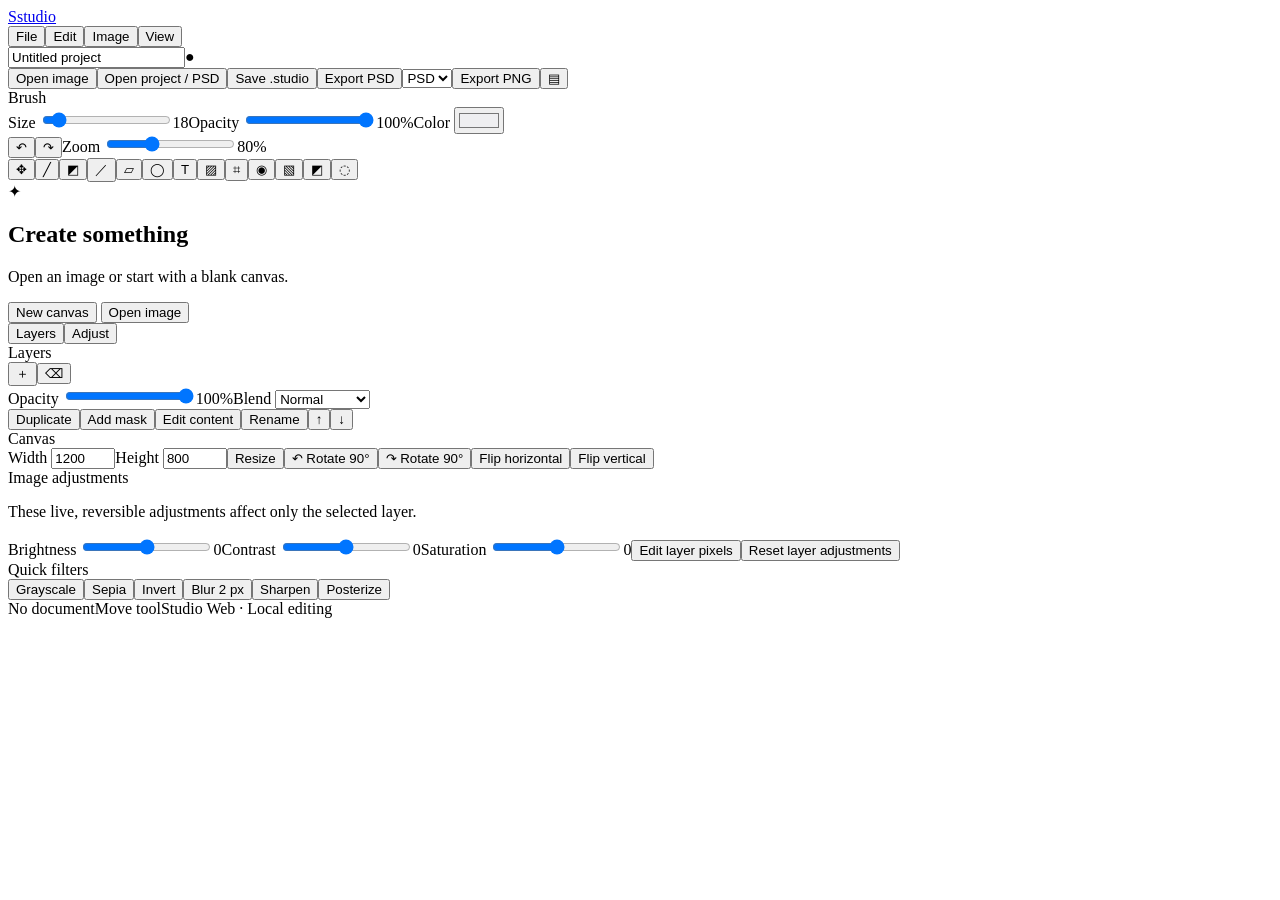
==== index.html @ 9c30a5c4 "Add files via upload" ====
<!doctype html><html lang="en"><head><meta charset="UTF-8"><meta name="viewport" content="width=device-width,initial-scale=1"><meta name="theme-color" content="#17191c"><meta name="description" content="Studio is a browser based image editor with layers, drawing tools, adjustments, and export."><title>Studio — Image Editor</title><link rel="stylesheet" href="./src/styles.css"></head><body><div id="app">
<header class="topbar"><a class="brand" href="#" aria-label="Studio home"><span class="brand-mark">S</span><span>studio</span></a><nav class="menu"><button data-menu="file">File</button><button data-menu="edit">Edit</button><button data-menu="image">Image</button><button data-menu="view">View</button></nav><div class="doc-title"><input id="docName" value="Untitled project" aria-label="Project name"><span id="dirty" class="dirty">●</span></div><div class="header-actions"><button class="btn" id="openFile">Open image</button><button class="btn" id="openProject">Open project / PSD</button><button class="btn" id="saveProject">Save .studio</button><button class="btn" id="exportNative" title="Export layered Photoshop document">Export PSD</button><select class="btn format-select" id="nativeFormat" aria-label="Native export format"><option value="psd">PSD</option><option value="psb">PSB</option></select><button class="btn primary" id="exportPng">Export PNG</button><button class="iconbtn mobile-toggle" id="toggleLayers" title="Layers">▤</button></div><input hidden id="imageInput" type="file" accept="image/*"><input hidden id="projectInput" type="file" accept=".studio,.json,.psd,.psb,application/json,image/vnd.adobe.photoshop"></header>
<div class="optionsbar"><div id="toolOptions">Brush</div><div class="option-sep"></div><label class="option">Size <input id="brushSize" type="range" min="1" max="200" value="18"><output id="sizeValue">18</output></label><label class="option">Opacity <input id="brushOpacity" type="range" min="1" max="100" value="100"><output id="opacityValue">100%</output></label><label class="option" id="colorOption">Color <input id="foreground" type="color" value="#efeff1"></label><div class="options-spacer"></div><button class="iconbtn" id="undo" title="Undo (Ctrl+Z)">↶</button><button class="iconbtn" id="redo" title="Redo (Ctrl+Shift+Z)">↷</button><label class="option zoom-label">Zoom <input id="zoom" type="range" min="20" max="200" value="80"><output id="zoomValue">80%</output></label></div>
<main class="shell"><aside class="toolbar" aria-label="Tools"><button class="tool active" data-tool="move" title="Move (V)">✥</button><button class="tool" data-tool="brush" title="Brush (B)">╱</button><button class="tool" data-tool="eraser" title="Eraser (E)">◩</button><button class="tool" data-tool="line" title="Line (L)">／</button><button class="tool" data-tool="rect" title="Rectangle (U)">▱</button><button class="tool" data-tool="ellipse" title="Ellipse">◯</button><button class="tool" data-tool="text" title="Text (T)">T</button><button class="tool" data-tool="fill" title="Fill (G)">▨</button><button class="tool" data-tool="crop" title="Crop (C)">⌗</button><button class="tool" data-tool="picker" title="Eyedropper (I)">◉</button><button class="tool" data-tool="select" title="Rectangular marquee (M)">▧</button><button class="tool" data-tool="gradient" title="Gradient (D)">◩</button><button class="tool" data-tool="blur" title="Blur tool">◌</button></aside>
<section class="workarea" id="workarea"><div class="canvas-wrap" id="canvasWrap"><div class="canvas-stack" id="canvasStack"></div></div><div class="welcome" id="welcome"><div class="welcome-icon">✦</div><h1>Create something</h1><p>Open an image or start with a blank canvas.</p><div><button class="btn primary" id="welcomeNew">New canvas</button> <button class="btn" id="welcomeOpen">Open image</button></div></div></section>
<aside class="sidebar" id="sidebar"><div class="side-tabs"><button class="side-tab selected" data-panel="layersPanel">Layers</button><button class="side-tab" data-panel="adjustPanel">Adjust</button></div><section id="layersPanel" class="side-content"><div class="section-head"><span>Layers</span><div><button class="iconbtn small" id="addLayer" title="New layer">＋</button><button class="iconbtn small" id="deleteLayer" title="Delete layer">⌫</button></div></div><div class="layer-list" id="layerList"></div><div class="layer-props"><label>Opacity <input id="layerOpacity" type="range" min="0" max="100" value="100"><output id="layerOpacityValue">100%</output></label><label class="blend-label">Blend <select id="blendMode"><option value="source-over">Normal</option><option value="multiply">Multiply</option><option value="screen">Screen</option><option value="overlay">Overlay</option><option value="darken">Darken</option><option value="lighten">Lighten</option><option value="color-dodge">Color dodge</option><option value="color-burn">Color burn</option><option value="difference">Difference</option></select></label><div class="layer-actions"><button class="btn" id="duplicateLayer">Duplicate</button><button class="btn" id="addMask">Add mask</button><button class="btn" id="editContent">Edit content</button><button class="btn" id="renameLayer">Rename</button><button class="btn" id="moveUp">↑</button><button class="btn" id="moveDown">↓</button></div></div><div class="section-head">Canvas</div><div class="canvas-props"><label>Width <input id="canvasWidth" type="number" min="1" max="6000" value="1200"></label><label>Height <input id="canvasHeight" type="number" min="1" max="6000" value="800"></label><button class="btn" id="resizeCanvas">Resize</button><button class="btn" id="rotateLeft">↶ Rotate 90°</button><button class="btn" id="rotateRight">↷ Rotate 90°</button><button class="btn" id="flipH">Flip horizontal</button><button class="btn" id="flipV">Flip vertical</button></div></section><section id="adjustPanel" class="side-content hidden"><div class="section-head">Image adjustments</div><p class="hint">These live, reversible adjustments affect only the selected layer.</p><label class="adjust-row">Brightness <input id="brightness" type="range" min="-100" max="100" value="0"><output>0</output></label><label class="adjust-row">Contrast <input id="contrast" type="range" min="-100" max="100" value="0"><output>0</output></label><label class="adjust-row">Saturation <input id="saturation" type="range" min="-100" max="100" value="0"><output>0</output></label><button class="btn full" id="toggleMaskEdit">Edit layer pixels</button><button class="btn full" id="resetAdjust">Reset layer adjustments</button><div class="section-head">Quick filters</div><div class="filter-grid"><button class="btn" data-filter="grayscale">Grayscale</button><button class="btn" data-filter="sepia">Sepia</button><button class="btn" data-filter="invert">Invert</button><button class="btn" data-filter="blur">Blur 2 px</button><button class="btn" data-filter="sharpen">Sharpen</button><button class="btn" data-filter="posterize">Posterize</button></div></section></aside></main><footer class="statusbar"><span id="statusDimensions">No document</span><span id="statusTool">Move tool</span><span class="status-spacer"></span><span>Studio Web · Local editing</span></footer><dialog id="textDialog" class="edit-dialog"><form id="textForm"><h2 id="textDialogTitle">Text layer</h2><label>Text <textarea id="textValue" rows="4" maxlength="2000" required></textarea></label><div class="edit-dialog-grid"><label>Size <input id="textSize" type="number" min="1" max="1000" value="36"></label><label>Font <select id="textFont"><option>Segoe UI</option><option>Arial</option><option>Georgia</option><option>Courier New</option><option>Impact</option></select></label><label>Color <input id="textColor" type="color" value="#efeff1"></label></div><div class="dialog-actions"><button class="btn" type="button" id="cancelText">Cancel</button><button class="btn primary" type="submit">Apply</button></div></form></dialog><div id="toast" role="status" class="toast"></div></div><script src="./src/vendor/ag-psd-34.1.0.js"></script><script type="module" src="./src/app.js"></script></body></html>
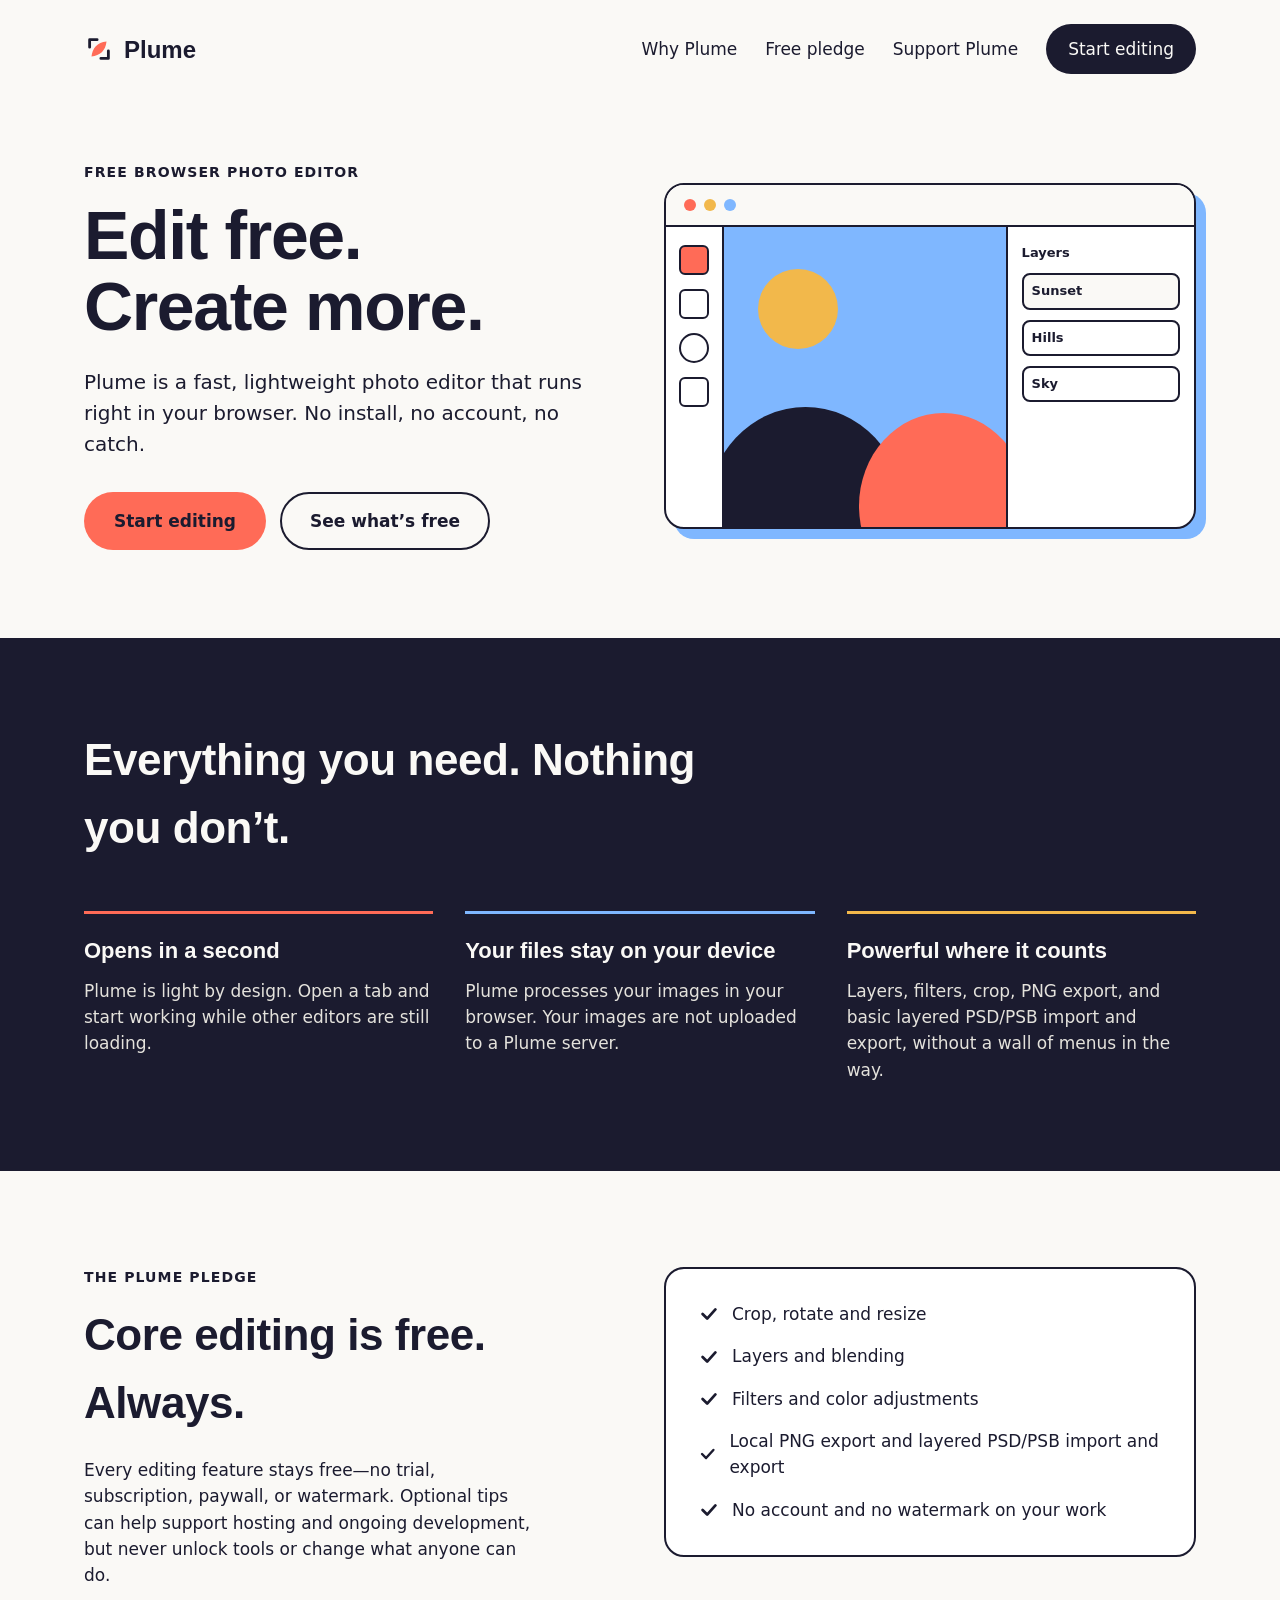
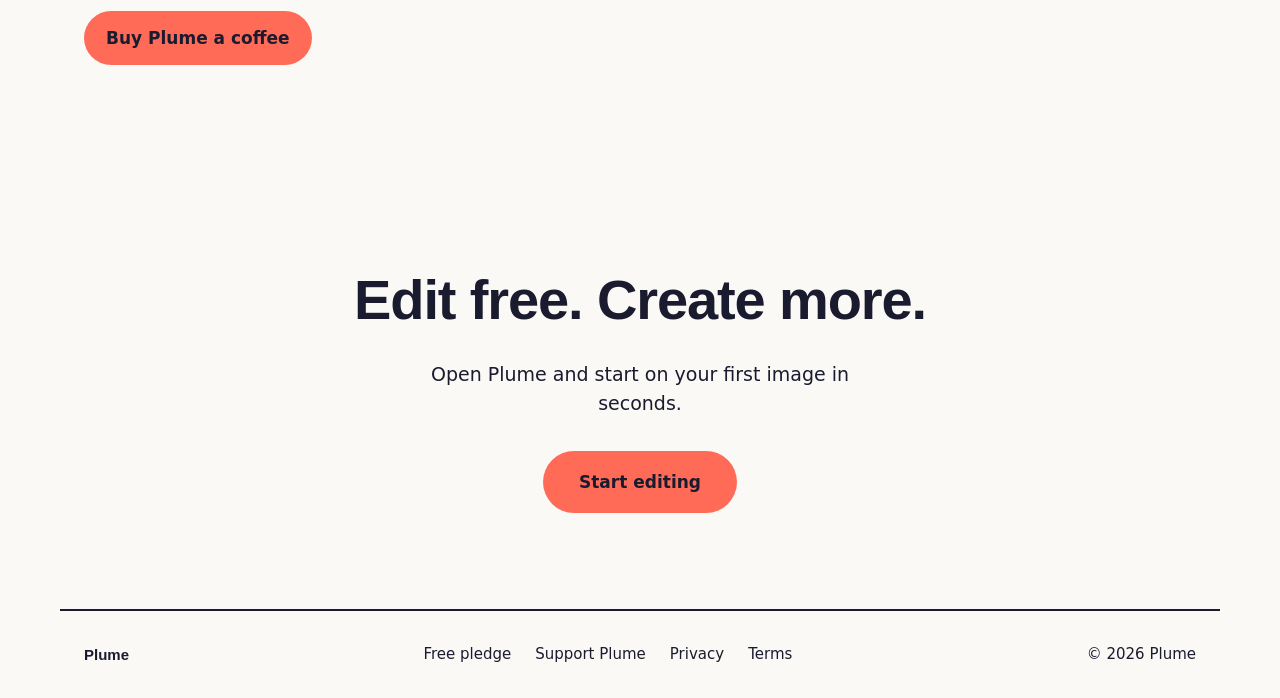
==== commit 63594e0c: "Add files via upload" ====
--- a/index.html
+++ b/index.html
@@ -1,9 +1,134 @@
-<!doctype html><html lang="en"><head><meta charset="UTF-8"><meta name="viewport" content="width=device-width,initial-scale=1"><meta name="theme-color" content="#17191c"><meta name="description" content="Studio is a browser based image editor with layers, drawing tools, adjustments, and export."><title>Studio — Image Editor</title><link rel="stylesheet" href="./src/styles.css"></head><body><div id="app">
-<header class="topbar"><a class="brand" href="#" aria-label="Studio home"><span class="brand-mark">S</span><span>studio</span></a><nav class="menu"><button data-menu="file">File</button><button data-menu="edit">Edit</button><button data-menu="image">Image</button><button data-menu="view">View</button></nav><div class="doc-title"><input id="docName" value="Untitled project" aria-label="Project name"><span id="dirty" class="dirty">●</span></div><div class="header-actions"><button class="btn" id="openFile">Open image</button><button class="btn" id="openProject">Open project / PSD</button><button class="btn" id="saveProject">Save .studio</button><button class="btn" id="exportNative" title="Export layered Photoshop document">Export PSD</button><select class="btn format-select" id="nativeFormat" aria-label="Native export format"><option value="psd">PSD</option><option value="psb">PSB</option></select><button class="btn primary" id="exportPng">Export PNG</button><button class="iconbtn mobile-toggle" id="toggleLayers" title="Layers">▤</button></div><input hidden id="imageInput" type="file" accept="image/*"><input hidden id="projectInput" type="file" accept=".studio,.json,.psd,.psb,application/json,image/vnd.adobe.photoshop"></header>
-<div class="optionsbar"><div id="toolOptions">Brush</div><div class="option-sep"></div><label class="option">Size <input id="brushSize" type="range" min="1" max="200" value="18"><output id="sizeValue">18</output></label><label class="option">Opacity <input id="brushOpacity" type="range" min="1" max="100" value="100"><output id="opacityValue">100%</output></label><label class="option" id="colorOption">Color <input id="foreground" type="color" value="#efeff1"></label><div class="options-spacer"></div><button class="iconbtn" id="undo" title="Undo (Ctrl+Z)">↶</button><button class="iconbtn" id="redo" title="Redo (Ctrl+Shift+Z)">↷</button><label class="option zoom-label">Zoom <input id="zoom" type="range" min="20" max="200" value="80"><output id="zoomValue">80%</output></label></div>
-<main class="shell"><aside class="toolbar" aria-label="Tools"><button class="tool active" data-tool="move" title="Move (V)">✥</button><button class="tool" data-tool="brush" title="Brush (B)">╱</button><button class="tool" data-tool="eraser" title="Eraser (E)">◩</button><button class="tool" data-tool="line" title="Line (L)">／</button><button class="tool" data-tool="rect" title="Rectangle (U)">▱</button><button class="tool" data-tool="ellipse" title="Ellipse">◯</button><button class="tool" data-tool="text" title="Text (T)">T</button><button class="tool" data-tool="fill" title="Fill (G)">▨</button><button class="tool" data-tool="crop" title="Crop (C)">⌗</button><button class="tool" data-tool="picker" title="Eyedropper (I)">◉</button><button class="tool" data-tool="select" title="Rectangular marquee (M)">▧</button><button class="tool" data-tool="gradient" title="Gradient (D)">◩</button><button class="tool" data-tool="blur" title="Blur tool">◌</button></aside>
-<section class="workarea" id="workarea"><div class="canvas-wrap" id="canvasWrap"><div class="canvas-stack" id="canvasStack"></div></div><div class="welcome" id="welcome"><div class="welcome-icon">✦</div><h1>Create something</h1><p>Open an image or start with a blank canvas.</p><div><button class="btn primary" id="welcomeNew">New canvas</button> <button class="btn" id="welcomeOpen">Open image</button></div></div></section>
-<aside class="sidebar" id="sidebar"><div class="side-tabs"><button class="side-tab selected" data-panel="layersPanel">Layers</button><button class="side-tab" data-panel="adjustPanel">Adjust</button></div><section id="layersPanel" class="side-content"><div class="section-head"><span>Layers</span><div><button class="iconbtn small" id="addLayer" title="New layer">＋</button><button class="iconbtn small" id="deleteLayer" title="Delete layer">⌫</button></div></div><div class="layer-list" id="layerList"></div><div class="layer-props"><label>Opacity <input id="layerOpacity" type="range" min="0" max="100" value="100"><output id="layerOpacityValue">100%</output></label><label class="blend-label">Blend <select id="blendMode"><option value="source-over">Normal</option><option value="multiply">Multiply</option><option value="screen">Screen</option><option value="overlay">Overlay</option><option value="darken">Darken</option><option value="lighten">Lighten</option><option value="color-dodge">Color dodge</option><option value="color-burn">Color burn</option><option value="difference">Difference</option></select></label><div class="layer-actions"><button class="btn" id="duplicateLayer">Duplicate</button><button class="btn" id="addMask">Add mask</button><button class="btn" id="editContent">Edit content</button><button class="btn" id="renameLayer">Rename</button><button class="btn" id="moveUp">↑</button><button class="btn" id="moveDown">↓</button></div></div><div class="section-head">Canvas</div><div class="canvas-props"><label>Width <input id="canvasWidth" type="number" min="1" max="6000" value="1200"></label><label>Height <input id="canvasHeight" type="number" min="1" max="6000" value="800"></label><button class="btn" id="resizeCanvas">Resize</button><button class="btn" id="rotateLeft">↶ Rotate 90°</button><button class="btn" id="rotateRight">↷ Rotate 90°</button><button class="btn" id="flipH">Flip horizontal</button><button class="btn" id="flipV">Flip vertical</button></div></section><section id="adjustPanel" class="side-content hidden"><div class="section-head">Image adjustments</div><p class="hint">These live, reversible adjustments affect only the selected layer.</p><label class="adjust-row">Brightness <input id="brightness" type="range" min="-100" max="100" value="0"><output>0</output></label><label class="adjust-row">Contrast <input id="contrast" type="range" min="-100" max="100" value="0"><output>0</output></label><label class="adjust-row">Saturation <input id="saturation" type="range" min="-100" max="100" value="0"><output>0</output></label><button class="btn full" id="toggleMaskEdit">Edit layer pixels</button><button class="btn full" id="resetAdjust">Reset layer adjustments</button><div class="section-head">Quick filters</div><div class="filter-grid"><button class="btn" data-filter="grayscale">Grayscale</button><button class="btn" data-filter="sepia">Sepia</button><button class="btn" data-filter="invert">Invert</button><button class="btn" data-filter="blur">Blur 2 px</button><button class="btn" data-filter="sharpen">Sharpen</button><button class="btn" data-filter="posterize">Posterize</button></div></section></aside></main><footer class="statusbar"><span id="statusDimensions">No document</span><span id="statusTool">Move tool</span><span class="status-spacer"></span><span>Studio Web · Local editing</span></footer><dialog id="textDialog" class="edit-dialog"><form id="textForm"><h2 id="textDialogTitle">Text layer</h2><label>Text <textarea id="textValue" rows="4" maxlength="2000" required></textarea></label><div class="edit-dialog-grid"><label>Size <input id="textSize" type="number" min="1" max="1000" value="36"></label><label>Font <select id="textFont"><option>Segoe UI</option><option>Arial</option><option>Georgia</option><option>Courier New</option><option>Impact</option></select></label><label>Color <input id="textColor" type="color" value="#efeff1"></label></div><div class="dialog-actions"><button class="btn" type="button" id="cancelText">Cancel</button><button class="btn primary" type="submit">Apply</button></div></form></dialog><div id="toast" role="status" class="toast"></div></div><script src="./src/vendor/ag-psd-34.1.0.js"></script><script type="module" src="./src/app.js"></script></body></html>
+<!doctype html><html lang="en"><head><meta charset="utf-8"><meta name="viewport" content="width=device-width,initial-scale=1"><meta name="theme-color" content="#FAF9F6"><meta name="description" content="Plume is a lightweight browser-based image editor. Free editing for life."><meta property="og:title" content="Plume — Free editing for life"><meta property="og:description" content="A lightweight image editor in your browser. No install, no account. Core editing stays free."><meta property="og:type" content="website"><meta property="og:url" content="https://plume.build/"><meta name="twitter:card" content="summary"><title>Plume — Free editing for life</title><link rel="icon" type="image/svg+xml" href="./assets/brand/plume-mark.svg"></head><body>
+
+
+<style>/* cyrillic-ext */
+/* cyrillic */
+/* greek-ext */
+/* greek */
+/* vietnamese */
+/* latin-ext */
+/* latin */
+/* cyrillic-ext */
+/* cyrillic */
+/* greek-ext */
+/* greek */
+/* vietnamese */
+/* latin-ext */
+/* latin */
+/* cyrillic-ext */
+/* cyrillic */
+/* greek-ext */
+/* greek */
+/* vietnamese */
+/* latin-ext */
+/* latin */
+/* latin-ext */
+/* latin */
+/* latin-ext */
+/* latin */
+</style>
+<style>
+body{margin:0}
+a{color:#1B1B2F;text-decoration:none}
+a:hover{text-decoration:underline}
+</style>
+
+<div style="width:100%;background:#FAF9F6;color:#1B1B2F;font-family:'Inter',system-ui,sans-serif;font-size:17px;line-height:1.55" data-canvas-width="1360" data-canvas-height="2500" data-document-role="page" data-label="Plume landing page">
+
+<div style="max-width:1160px;margin:0 auto;padding:0 24px;box-sizing:border-box">
+
+<nav style="display:flex;flex-wrap:wrap;align-items:center;justify-content:space-between;gap:16px;padding:24px 0">
+<a href="#top" style="display:flex;align-items:center;gap:10px;font-family:'Sora',sans-serif;font-weight:700;font-size:24px">
+<svg width="30" height="30" viewBox="0 0 32 32" fill="none" aria-hidden="true"><path d="M6 6h8M6 6v8M26 26h-8M26 26v-8" stroke="#1B1B2F" stroke-width="3" stroke-linecap="round"></path><path d="M24 8C14 9 9 15 8 24c9-1 15-6 16-16Z" fill="#FF6B57"></path></svg>
+Plume</a>
+<div style="display:flex;flex-wrap:wrap;align-items:center;gap:28px;font-weight:500">
+<a href="#why">Why Plume</a><a href="#pledge">Free pledge</a><a href="#pledge">Support Plume</a>
+<a href="./editor/" style="background:#1B1B2F;color:#FAF9F6;padding:12px 22px;border-radius:999px;min-height:20px">Start editing</a>
+</div>
+</nav>
+
+<header id="top" style="display:grid;grid-template-columns:repeat(auto-fit,minmax(320px,1fr));gap:48px;align-items:center;padding:64px 0 88px">
+<div>
+<p style="margin:0 0 16px;font-weight:600;letter-spacing:.08em;text-transform:uppercase;font-size:14px">Free browser photo editor</p>
+<h1 style="margin:0;font-family:'Sora',sans-serif;font-weight:700;font-size:clamp(42px,6vw,68px);line-height:1.05;letter-spacing:-.02em">Edit free.<br>Create more.</h1>
+<p style="margin:24px 0 32px;font-size:20px;max-width:520px">Plume is a fast, lightweight photo editor that runs right in your browser. No install, no account, no catch.</p>
+<div id="start" style="display:flex;flex-wrap:wrap;gap:14px">
+<a href="./editor/" style="background:#FF6B57;color:#1B1B2F;font-weight:600;padding:16px 30px;border-radius:999px;min-height:20px">Start editing</a>
+<a href="#pledge" style="border:2px solid #1B1B2F;font-weight:600;padding:14px 28px;border-radius:999px;min-height:20px">See what’s free</a>
+</div>
+</div>
+<div role="img" aria-label="Illustration of the Plume editor with a toolbar, layers panel and a canvas" style="background:#fff;border:2px solid #1B1B2F;border-radius:20px;overflow:hidden;box-shadow:10px 10px 0 #7FB7FF">
+<div style="display:flex;gap:8px;padding:14px 18px;border-bottom:2px solid #1B1B2F;background:#FAF9F6">
+<span style="width:12px;height:12px;border-radius:50%;background:#FF6B57"></span><span style="width:12px;height:12px;border-radius:50%;background:#F2B84B"></span><span style="width:12px;height:12px;border-radius:50%;background:#7FB7FF"></span>
+</div>
+<div style="display:flex;min-height:300px">
+<div style="width:56px;border-right:2px solid #1B1B2F;display:flex;flex-direction:column;align-items:center;gap:14px;padding-top:18px">
+<span style="width:26px;height:26px;border:2px solid #1B1B2F;border-radius:6px;background:#FF6B57"></span><span style="width:26px;height:26px;border:2px solid #1B1B2F;border-radius:6px"></span><span style="width:26px;height:26px;border:2px solid #1B1B2F;border-radius:50%"></span><span style="width:26px;height:26px;border:2px solid #1B1B2F;border-radius:6px"></span>
+</div>
+<div style="flex:1;background:#7FB7FF;position:relative;overflow:hidden">
+<span style="position:absolute;left:12%;top:14%;width:80px;height:80px;border-radius:50%;background:#F2B84B"></span>
+<span style="position:absolute;left:-6%;bottom:-30%;width:70%;height:70%;border-radius:50%;background:#1B1B2F"></span>
+<span style="position:absolute;right:-8%;bottom:-24%;width:60%;height:62%;border-radius:50%;background:#FF6B57"></span>
+</div>
+<div style="width:30%;min-width:96px;border-left:2px solid #1B1B2F;padding:16px 14px;display:flex;flex-direction:column;gap:10px;font-size:13px;font-weight:600">
+<span>Layers</span>
+<span style="border:2px solid #1B1B2F;border-radius:8px;padding:6px 8px;background:#FAF9F6">Sunset</span>
+<span style="border:2px solid #1B1B2F;border-radius:8px;padding:6px 8px">Hills</span>
+<span style="border:2px solid #1B1B2F;border-radius:8px;padding:6px 8px">Sky</span>
+</div>
+</div>
+</div>
+</header>
+</div>
+
+<section id="why" style="background:#1B1B2F;color:#FAF9F6;padding:88px 0">
+<div style="max-width:1160px;margin:0 auto;padding:0 24px;box-sizing:border-box">
+<h2 style="margin:0 0 48px;font-family:'Sora',sans-serif;font-weight:700;font-size:clamp(30px,4vw,44px);letter-spacing:-.01em;max-width:640px">Everything you need. Nothing you don’t.</h2>
+<div style="display:grid;grid-template-columns:repeat(auto-fit,minmax(260px,1fr));gap:32px">
+<div style="border-top:3px solid #FF6B57;padding-top:20px"><h3 style="margin:0 0 10px;font-family:'Sora',sans-serif;font-size:22px">Opens in a second</h3><p style="margin:0;color:#E4E2DC">Plume is light by design. Open a tab and start working while other editors are still loading.</p></div>
+<div style="border-top:3px solid #7FB7FF;padding-top:20px"><h3 style="margin:0 0 10px;font-family:'Sora',sans-serif;font-size:22px">Your files stay on your device</h3><p style="margin:0;color:#E4E2DC">Plume processes your images in your browser. Your images are not uploaded to a Plume server.</p></div>
+<div style="border-top:3px solid #F2B84B;padding-top:20px"><h3 style="margin:0 0 10px;font-family:'Sora',sans-serif;font-size:22px">Powerful where it counts</h3><p style="margin:0;color:#E4E2DC">Layers, filters, crop, PNG export, and basic layered PSD/PSB import and export, without a wall of menus in the way.</p></div>
+</div>
+</div>
+</section>
+
+<section id="pledge" style="max-width:1160px;margin:0 auto;padding:96px 24px;box-sizing:border-box">
+<div style="display:grid;grid-template-columns:repeat(auto-fit,minmax(300px,1fr));gap:48px;align-items:start">
+<div>
+<p style="margin:0 0 12px;font-weight:600;letter-spacing:.08em;text-transform:uppercase;font-size:14px">The Plume pledge</p>
+<h2 style="margin:0 0 20px;font-family:'Sora',sans-serif;font-weight:700;font-size:clamp(30px,4vw,44px);letter-spacing:-.01em">Core editing is free. Always.</h2>
+<p style="margin:0;max-width:460px">Every editing feature stays free—no trial, subscription, paywall, or watermark. Optional tips can help support hosting and ongoing development, but never unlock tools or change what anyone can do.</p>
+<a href="https://buymeacoffee.com/plume.build" target="_blank" rel="noopener noreferrer" style="display:inline-block;margin-top:22px;background:#FF6B57;color:#1B1B2F;font-weight:600;padding:14px 22px;border-radius:999px">Buy Plume a coffee</a>
+</div>
+<ul style="list-style:none;margin:0;padding:32px;background:#fff;border:2px solid #1B1B2F;border-radius:20px;display:grid;gap:16px;font-weight:500">
+<li style="display:flex;gap:12px;align-items:center"><svg width="22" height="22" viewBox="0 0 24 24" fill="none" aria-hidden="true"><path d="m5 12 5 5 9-10" stroke="#1B1B2F" stroke-width="3" stroke-linecap="round" stroke-linejoin="round"></path></svg>Crop, rotate and resize</li>
+<li style="display:flex;gap:12px;align-items:center"><svg width="22" height="22" viewBox="0 0 24 24" fill="none" aria-hidden="true"><path d="m5 12 5 5 9-10" stroke="#1B1B2F" stroke-width="3" stroke-linecap="round" stroke-linejoin="round"></path></svg>Layers and blending</li>
+<li style="display:flex;gap:12px;align-items:center"><svg width="22" height="22" viewBox="0 0 24 24" fill="none" aria-hidden="true"><path d="m5 12 5 5 9-10" stroke="#1B1B2F" stroke-width="3" stroke-linecap="round" stroke-linejoin="round"></path></svg>Filters and color adjustments</li>
+<li style="display:flex;gap:12px;align-items:center"><svg width="22" height="22" viewBox="0 0 24 24" fill="none" aria-hidden="true"><path d="m5 12 5 5 9-10" stroke="#1B1B2F" stroke-width="3" stroke-linecap="round" stroke-linejoin="round"></path></svg>Local PNG export and layered PSD/PSB import and export</li>
+<li style="display:flex;gap:12px;align-items:center"><svg width="22" height="22" viewBox="0 0 24 24" fill="none" aria-hidden="true"><path d="m5 12 5 5 9-10" stroke="#1B1B2F" stroke-width="3" stroke-linecap="round" stroke-linejoin="round"></path></svg>No account and no watermark on your work</li>
+</ul>
+</div>
+</section>
+
+
+
+<section style="max-width:1160px;margin:0 auto;padding:96px 24px;box-sizing:border-box;text-align:center">
+<h2 style="margin:0 0 16px;font-family:'Sora',sans-serif;font-weight:700;font-size:clamp(34px,5vw,56px);letter-spacing:-.02em">Edit free. Create more.</h2>
+<p style="margin:0 auto 32px;max-width:480px;font-size:19px">Open Plume and start on your first image in seconds.</p>
+<a href="./editor/" style="display:inline-block;background:#FF6B57;font-weight:600;padding:18px 36px;border-radius:999px">Start editing</a>
+</section>
+
+<footer style="border-top:2px solid #1B1B2F;padding:32px 24px;display:flex;flex-wrap:wrap;justify-content:space-between;gap:16px;max-width:1160px;margin:0 auto;box-sizing:border-box;font-size:15px">
+<span style="font-family:'Sora',sans-serif;font-weight:700">Plume</span>
+<span style="display:flex;flex-wrap:wrap;gap:24px"><a href="#pledge">Free pledge</a><a href="#pledge">Support Plume</a><a href="#">Privacy</a><a href="#">Terms</a></span>
+<span>© 2026 Plume</span>
+</footer>
+
+</div>
+
+
+
+
+</body></html>
 
 
-
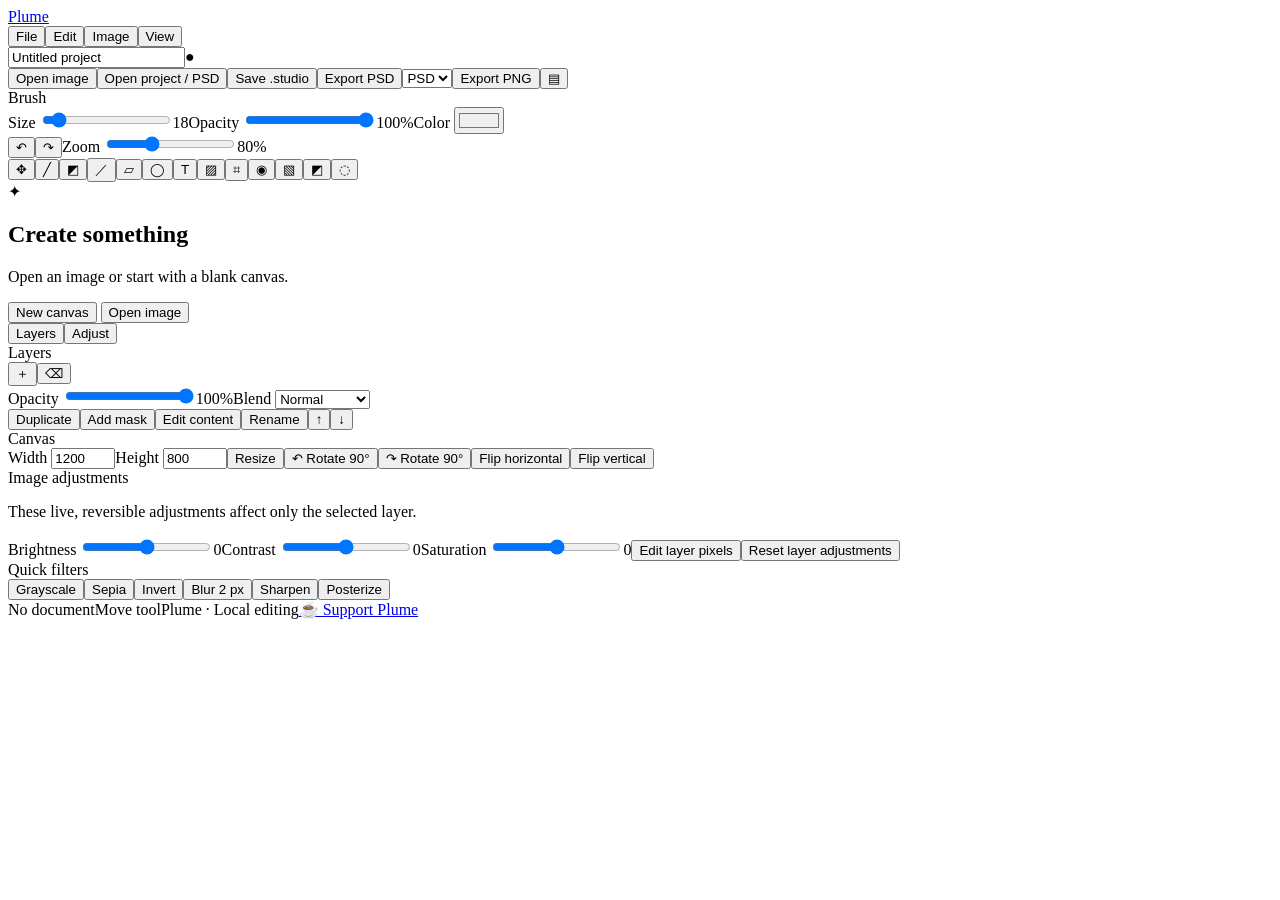
==== commit 90fb86a8: "Add files via upload" ====
--- a/index.html
+++ b/index.html
@@ -1,134 +1,13 @@
-<!doctype html><html lang="en"><head><meta charset="utf-8"><meta name="viewport" content="width=device-width,initial-scale=1"><meta name="theme-color" content="#FAF9F6"><meta name="description" content="Plume is a lightweight browser-based image editor. Free editing for life."><meta property="og:title" content="Plume — Free editing for life"><meta property="og:description" content="A lightweight image editor in your browser. No install, no account. Core editing stays free."><meta property="og:type" content="website"><meta property="og:url" content="https://plume.build/"><meta name="twitter:card" content="summary"><title>Plume — Free editing for life</title><link rel="icon" type="image/svg+xml" href="./assets/brand/plume-mark.svg"></head><body>
-
-
-<style>/* cyrillic-ext */
-/* cyrillic */
-/* greek-ext */
-/* greek */
-/* vietnamese */
-/* latin-ext */
-/* latin */
-/* cyrillic-ext */
-/* cyrillic */
-/* greek-ext */
-/* greek */
-/* vietnamese */
-/* latin-ext */
-/* latin */
-/* cyrillic-ext */
-/* cyrillic */
-/* greek-ext */
-/* greek */
-/* vietnamese */
-/* latin-ext */
-/* latin */
-/* latin-ext */
-/* latin */
-/* latin-ext */
-/* latin */
-</style>
-<style>
-body{margin:0}
-a{color:#1B1B2F;text-decoration:none}
-a:hover{text-decoration:underline}
-</style>
-
-<div style="width:100%;background:#FAF9F6;color:#1B1B2F;font-family:'Inter',system-ui,sans-serif;font-size:17px;line-height:1.55" data-canvas-width="1360" data-canvas-height="2500" data-document-role="page" data-label="Plume landing page">
-
-<div style="max-width:1160px;margin:0 auto;padding:0 24px;box-sizing:border-box">
-
-<nav style="display:flex;flex-wrap:wrap;align-items:center;justify-content:space-between;gap:16px;padding:24px 0">
-<a href="#top" style="display:flex;align-items:center;gap:10px;font-family:'Sora',sans-serif;font-weight:700;font-size:24px">
-<svg width="30" height="30" viewBox="0 0 32 32" fill="none" aria-hidden="true"><path d="M6 6h8M6 6v8M26 26h-8M26 26v-8" stroke="#1B1B2F" stroke-width="3" stroke-linecap="round"></path><path d="M24 8C14 9 9 15 8 24c9-1 15-6 16-16Z" fill="#FF6B57"></path></svg>
-Plume</a>
-<div style="display:flex;flex-wrap:wrap;align-items:center;gap:28px;font-weight:500">
-<a href="#why">Why Plume</a><a href="#pledge">Free pledge</a><a href="#pledge">Support Plume</a>
-<a href="./editor/" style="background:#1B1B2F;color:#FAF9F6;padding:12px 22px;border-radius:999px;min-height:20px">Start editing</a>
-</div>
-</nav>
-
-<header id="top" style="display:grid;grid-template-columns:repeat(auto-fit,minmax(320px,1fr));gap:48px;align-items:center;padding:64px 0 88px">
-<div>
-<p style="margin:0 0 16px;font-weight:600;letter-spacing:.08em;text-transform:uppercase;font-size:14px">Free browser photo editor</p>
-<h1 style="margin:0;font-family:'Sora',sans-serif;font-weight:700;font-size:clamp(42px,6vw,68px);line-height:1.05;letter-spacing:-.02em">Edit free.<br>Create more.</h1>
-<p style="margin:24px 0 32px;font-size:20px;max-width:520px">Plume is a fast, lightweight photo editor that runs right in your browser. No install, no account, no catch.</p>
-<div id="start" style="display:flex;flex-wrap:wrap;gap:14px">
-<a href="./editor/" style="background:#FF6B57;color:#1B1B2F;font-weight:600;padding:16px 30px;border-radius:999px;min-height:20px">Start editing</a>
-<a href="#pledge" style="border:2px solid #1B1B2F;font-weight:600;padding:14px 28px;border-radius:999px;min-height:20px">See what’s free</a>
-</div>
-</div>
-<div role="img" aria-label="Illustration of the Plume editor with a toolbar, layers panel and a canvas" style="background:#fff;border:2px solid #1B1B2F;border-radius:20px;overflow:hidden;box-shadow:10px 10px 0 #7FB7FF">
-<div style="display:flex;gap:8px;padding:14px 18px;border-bottom:2px solid #1B1B2F;background:#FAF9F6">
-<span style="width:12px;height:12px;border-radius:50%;background:#FF6B57"></span><span style="width:12px;height:12px;border-radius:50%;background:#F2B84B"></span><span style="width:12px;height:12px;border-radius:50%;background:#7FB7FF"></span>
-</div>
-<div style="display:flex;min-height:300px">
-<div style="width:56px;border-right:2px solid #1B1B2F;display:flex;flex-direction:column;align-items:center;gap:14px;padding-top:18px">
-<span style="width:26px;height:26px;border:2px solid #1B1B2F;border-radius:6px;background:#FF6B57"></span><span style="width:26px;height:26px;border:2px solid #1B1B2F;border-radius:6px"></span><span style="width:26px;height:26px;border:2px solid #1B1B2F;border-radius:50%"></span><span style="width:26px;height:26px;border:2px solid #1B1B2F;border-radius:6px"></span>
-</div>
-<div style="flex:1;background:#7FB7FF;position:relative;overflow:hidden">
-<span style="position:absolute;left:12%;top:14%;width:80px;height:80px;border-radius:50%;background:#F2B84B"></span>
-<span style="position:absolute;left:-6%;bottom:-30%;width:70%;height:70%;border-radius:50%;background:#1B1B2F"></span>
-<span style="position:absolute;right:-8%;bottom:-24%;width:60%;height:62%;border-radius:50%;background:#FF6B57"></span>
-</div>
-<div style="width:30%;min-width:96px;border-left:2px solid #1B1B2F;padding:16px 14px;display:flex;flex-direction:column;gap:10px;font-size:13px;font-weight:600">
-<span>Layers</span>
-<span style="border:2px solid #1B1B2F;border-radius:8px;padding:6px 8px;background:#FAF9F6">Sunset</span>
-<span style="border:2px solid #1B1B2F;border-radius:8px;padding:6px 8px">Hills</span>
-<span style="border:2px solid #1B1B2F;border-radius:8px;padding:6px 8px">Sky</span>
-</div>
-</div>
-</div>
-</header>
-</div>
-
-<section id="why" style="background:#1B1B2F;color:#FAF9F6;padding:88px 0">
-<div style="max-width:1160px;margin:0 auto;padding:0 24px;box-sizing:border-box">
-<h2 style="margin:0 0 48px;font-family:'Sora',sans-serif;font-weight:700;font-size:clamp(30px,4vw,44px);letter-spacing:-.01em;max-width:640px">Everything you need. Nothing you don’t.</h2>
-<div style="display:grid;grid-template-columns:repeat(auto-fit,minmax(260px,1fr));gap:32px">
-<div style="border-top:3px solid #FF6B57;padding-top:20px"><h3 style="margin:0 0 10px;font-family:'Sora',sans-serif;font-size:22px">Opens in a second</h3><p style="margin:0;color:#E4E2DC">Plume is light by design. Open a tab and start working while other editors are still loading.</p></div>
-<div style="border-top:3px solid #7FB7FF;padding-top:20px"><h3 style="margin:0 0 10px;font-family:'Sora',sans-serif;font-size:22px">Your files stay on your device</h3><p style="margin:0;color:#E4E2DC">Plume processes your images in your browser. Your images are not uploaded to a Plume server.</p></div>
-<div style="border-top:3px solid #F2B84B;padding-top:20px"><h3 style="margin:0 0 10px;font-family:'Sora',sans-serif;font-size:22px">Powerful where it counts</h3><p style="margin:0;color:#E4E2DC">Layers, filters, crop, PNG export, and basic layered PSD/PSB import and export, without a wall of menus in the way.</p></div>
-</div>
-</div>
-</section>
-
-<section id="pledge" style="max-width:1160px;margin:0 auto;padding:96px 24px;box-sizing:border-box">
-<div style="display:grid;grid-template-columns:repeat(auto-fit,minmax(300px,1fr));gap:48px;align-items:start">
-<div>
-<p style="margin:0 0 12px;font-weight:600;letter-spacing:.08em;text-transform:uppercase;font-size:14px">The Plume pledge</p>
-<h2 style="margin:0 0 20px;font-family:'Sora',sans-serif;font-weight:700;font-size:clamp(30px,4vw,44px);letter-spacing:-.01em">Core editing is free. Always.</h2>
-<p style="margin:0;max-width:460px">Every editing feature stays free—no trial, subscription, paywall, or watermark. Optional tips can help support hosting and ongoing development, but never unlock tools or change what anyone can do.</p>
-<a href="https://buymeacoffee.com/plume.build" target="_blank" rel="noopener noreferrer" style="display:inline-block;margin-top:22px;background:#FF6B57;color:#1B1B2F;font-weight:600;padding:14px 22px;border-radius:999px">Buy Plume a coffee</a>
-</div>
-<ul style="list-style:none;margin:0;padding:32px;background:#fff;border:2px solid #1B1B2F;border-radius:20px;display:grid;gap:16px;font-weight:500">
-<li style="display:flex;gap:12px;align-items:center"><svg width="22" height="22" viewBox="0 0 24 24" fill="none" aria-hidden="true"><path d="m5 12 5 5 9-10" stroke="#1B1B2F" stroke-width="3" stroke-linecap="round" stroke-linejoin="round"></path></svg>Crop, rotate and resize</li>
-<li style="display:flex;gap:12px;align-items:center"><svg width="22" height="22" viewBox="0 0 24 24" fill="none" aria-hidden="true"><path d="m5 12 5 5 9-10" stroke="#1B1B2F" stroke-width="3" stroke-linecap="round" stroke-linejoin="round"></path></svg>Layers and blending</li>
-<li style="display:flex;gap:12px;align-items:center"><svg width="22" height="22" viewBox="0 0 24 24" fill="none" aria-hidden="true"><path d="m5 12 5 5 9-10" stroke="#1B1B2F" stroke-width="3" stroke-linecap="round" stroke-linejoin="round"></path></svg>Filters and color adjustments</li>
-<li style="display:flex;gap:12px;align-items:center"><svg width="22" height="22" viewBox="0 0 24 24" fill="none" aria-hidden="true"><path d="m5 12 5 5 9-10" stroke="#1B1B2F" stroke-width="3" stroke-linecap="round" stroke-linejoin="round"></path></svg>Local PNG export and layered PSD/PSB import and export</li>
-<li style="display:flex;gap:12px;align-items:center"><svg width="22" height="22" viewBox="0 0 24 24" fill="none" aria-hidden="true"><path d="m5 12 5 5 9-10" stroke="#1B1B2F" stroke-width="3" stroke-linecap="round" stroke-linejoin="round"></path></svg>No account and no watermark on your work</li>
-</ul>
-</div>
-</section>
-
-
-
-<section style="max-width:1160px;margin:0 auto;padding:96px 24px;box-sizing:border-box;text-align:center">
-<h2 style="margin:0 0 16px;font-family:'Sora',sans-serif;font-weight:700;font-size:clamp(34px,5vw,56px);letter-spacing:-.02em">Edit free. Create more.</h2>
-<p style="margin:0 auto 32px;max-width:480px;font-size:19px">Open Plume and start on your first image in seconds.</p>
-<a href="./editor/" style="display:inline-block;background:#FF6B57;font-weight:600;padding:18px 36px;border-radius:999px">Start editing</a>
-</section>
-
-<footer style="border-top:2px solid #1B1B2F;padding:32px 24px;display:flex;flex-wrap:wrap;justify-content:space-between;gap:16px;max-width:1160px;margin:0 auto;box-sizing:border-box;font-size:15px">
-<span style="font-family:'Sora',sans-serif;font-weight:700">Plume</span>
-<span style="display:flex;flex-wrap:wrap;gap:24px"><a href="#pledge">Free pledge</a><a href="#pledge">Support Plume</a><a href="#">Privacy</a><a href="#">Terms</a></span>
-<span>© 2026 Plume</span>
-</footer>
-
-</div>
-
-
-
-
-</body></html>
+<!doctype html><html lang="en"><head><meta charset="UTF-8"><meta name="viewport" content="width=device-width,initial-scale=1"><meta name="theme-color" content="#1B1B2F"><meta name="description" content="Plume is a lightweight browser-based image editor with layers, drawing tools, adjustments, and PSD/PSB workflows. Free editing for life."><meta property="og:title" content="Plume — Free Image Editor"><meta property="og:description" content="A lightweight image editor that runs in your browser. Free editing for life."><meta property="og:type" content="website"><meta property="og:url" content="https://plume.build/"><meta name="twitter:card" content="summary"><title>Plume — Free Image Editor</title><link rel="icon" type="image/svg+xml" href="../assets/brand/plume-mark.svg"><link rel="stylesheet" href="../src/styles.css"></head><body><div id="app">
+<header class="topbar"><a class="brand" href="../" aria-label="Plume home"><span class="brand-mark"><img src="./assets/brand/plume-mark.svg" alt=""></span><span>Plume</span></a><nav class="menu"><button data-menu="file">File</button><button data-menu="edit">Edit</button><button data-menu="image">Image</button><button data-menu="view">View</button></nav><div class="doc-title"><input id="docName" value="Untitled project" aria-label="Project name"><span id="dirty" class="dirty">●</span></div><div class="header-actions"><button class="btn" id="openFile">Open image</button><button class="btn" id="openProject">Open project / PSD</button><button class="btn" id="saveProject">Save .studio</button><button class="btn" id="exportNative" title="Export layered Photoshop document">Export PSD</button><select class="btn format-select" id="nativeFormat" aria-label="Native export format"><option value="psd">PSD</option><option value="psb">PSB</option></select><button class="btn primary" id="exportPng">Export PNG</button><button class="iconbtn mobile-toggle" id="toggleLayers" title="Layers">▤</button></div><input hidden id="imageInput" type="file" accept="image/*"><input hidden id="projectInput" type="file" accept=".studio,.json,.psd,.psb,application/json,image/vnd.adobe.photoshop"></header>
+<div class="optionsbar"><div id="toolOptions">Brush</div><div class="option-sep"></div><label class="option">Size <input id="brushSize" type="range" min="1" max="200" value="18"><output id="sizeValue">18</output></label><label class="option">Opacity <input id="brushOpacity" type="range" min="1" max="100" value="100"><output id="opacityValue">100%</output></label><label class="option" id="colorOption">Color <input id="foreground" type="color" value="#efeff1"></label><div class="options-spacer"></div><button class="iconbtn" id="undo" title="Undo (Ctrl+Z)">↶</button><button class="iconbtn" id="redo" title="Redo (Ctrl+Shift+Z)">↷</button><label class="option zoom-label">Zoom <input id="zoom" type="range" min="20" max="200" value="80"><output id="zoomValue">80%</output></label></div>
+<main class="shell"><aside class="toolbar" aria-label="Tools"><button class="tool active" data-tool="move" title="Move (V)">✥</button><button class="tool" data-tool="brush" title="Brush (B)">╱</button><button class="tool" data-tool="eraser" title="Eraser (E)">◩</button><button class="tool" data-tool="line" title="Line (L)">／</button><button class="tool" data-tool="rect" title="Rectangle (U)">▱</button><button class="tool" data-tool="ellipse" title="Ellipse">◯</button><button class="tool" data-tool="text" title="Text (T)">T</button><button class="tool" data-tool="fill" title="Fill (G)">▨</button><button class="tool" data-tool="crop" title="Crop (C)">⌗</button><button class="tool" data-tool="picker" title="Eyedropper (I)">◉</button><button class="tool" data-tool="select" title="Rectangular marquee (M)">▧</button><button class="tool" data-tool="gradient" title="Gradient (D)">◩</button><button class="tool" data-tool="blur" title="Blur tool">◌</button></aside>
+<section class="workarea" id="workarea"><div class="canvas-wrap" id="canvasWrap"><div class="canvas-stack" id="canvasStack"></div></div><div class="welcome" id="welcome"><div class="welcome-icon">✦</div><h1>Create something</h1><p>Open an image or start with a blank canvas.</p><div><button class="btn primary" id="welcomeNew">New canvas</button> <button class="btn" id="welcomeOpen">Open image</button></div></div></section>
+<aside class="sidebar" id="sidebar"><div class="side-tabs"><button class="side-tab selected" data-panel="layersPanel">Layers</button><button class="side-tab" data-panel="adjustPanel">Adjust</button></div><section id="layersPanel" class="side-content"><div class="section-head"><span>Layers</span><div><button class="iconbtn small" id="addLayer" title="New layer">＋</button><button class="iconbtn small" id="deleteLayer" title="Delete layer">⌫</button></div></div><div class="layer-list" id="layerList"></div><div class="layer-props"><label>Opacity <input id="layerOpacity" type="range" min="0" max="100" value="100"><output id="layerOpacityValue">100%</output></label><label class="blend-label">Blend <select id="blendMode"><option value="source-over">Normal</option><option value="multiply">Multiply</option><option value="screen">Screen</option><option value="overlay">Overlay</option><option value="darken">Darken</option><option value="lighten">Lighten</option><option value="color-dodge">Color dodge</option><option value="color-burn">Color burn</option><option value="difference">Difference</option></select></label><div class="layer-actions"><button class="btn" id="duplicateLayer">Duplicate</button><button class="btn" id="addMask">Add mask</button><button class="btn" id="editContent">Edit content</button><button class="btn" id="renameLayer">Rename</button><button class="btn" id="moveUp">↑</button><button class="btn" id="moveDown">↓</button></div></div><div class="section-head">Canvas</div><div class="canvas-props"><label>Width <input id="canvasWidth" type="number" min="1" max="6000" value="1200"></label><label>Height <input id="canvasHeight" type="number" min="1" max="6000" value="800"></label><button class="btn" id="resizeCanvas">Resize</button><button class="btn" id="rotateLeft">↶ Rotate 90°</button><button class="btn" id="rotateRight">↷ Rotate 90°</button><button class="btn" id="flipH">Flip horizontal</button><button class="btn" id="flipV">Flip vertical</button></div></section><section id="adjustPanel" class="side-content hidden"><div class="section-head">Image adjustments</div><p class="hint">These live, reversible adjustments affect only the selected layer.</p><label class="adjust-row">Brightness <input id="brightness" type="range" min="-100" max="100" value="0"><output>0</output></label><label class="adjust-row">Contrast <input id="contrast" type="range" min="-100" max="100" value="0"><output>0</output></label><label class="adjust-row">Saturation <input id="saturation" type="range" min="-100" max="100" value="0"><output>0</output></label><button class="btn full" id="toggleMaskEdit">Edit layer pixels</button><button class="btn full" id="resetAdjust">Reset layer adjustments</button><div class="section-head">Quick filters</div><div class="filter-grid"><button class="btn" data-filter="grayscale">Grayscale</button><button class="btn" data-filter="sepia">Sepia</button><button class="btn" data-filter="invert">Invert</button><button class="btn" data-filter="blur">Blur 2 px</button><button class="btn" data-filter="sharpen">Sharpen</button><button class="btn" data-filter="posterize">Posterize</button></div></section></aside></main><footer class="statusbar"><span id="statusDimensions">No document</span><span id="statusTool">Move tool</span><span class="status-spacer"></span><span>Plume · Local editing</span><a class="support-link" href="https://buymeacoffee.com/plume.build" target="_blank" rel="noopener noreferrer">☕ Support Plume</a></footer><dialog id="textDialog" class="edit-dialog"><form id="textForm"><h2 id="textDialogTitle">Text layer</h2><label>Text <textarea id="textValue" rows="4" maxlength="2000" required></textarea></label><div class="edit-dialog-grid"><label>Size <input id="textSize" type="number" min="1" max="1000" value="36"></label><label>Font <select id="textFont"><option>Segoe UI</option><option>Arial</option><option>Georgia</option><option>Courier New</option><option>Impact</option></select></label><label>Color <input id="textColor" type="color" value="#efeff1"></label></div><div class="dialog-actions"><button class="btn" type="button" id="cancelText">Cancel</button><button class="btn primary" type="submit">Apply</button></div></form></dialog><div id="toast" role="status" class="toast"></div></div><script src="../src/vendor/ag-psd-34.1.0.js"></script><script type="module" src="../src/app.js"></script></body></html>
 
 
+
+
+
+
+
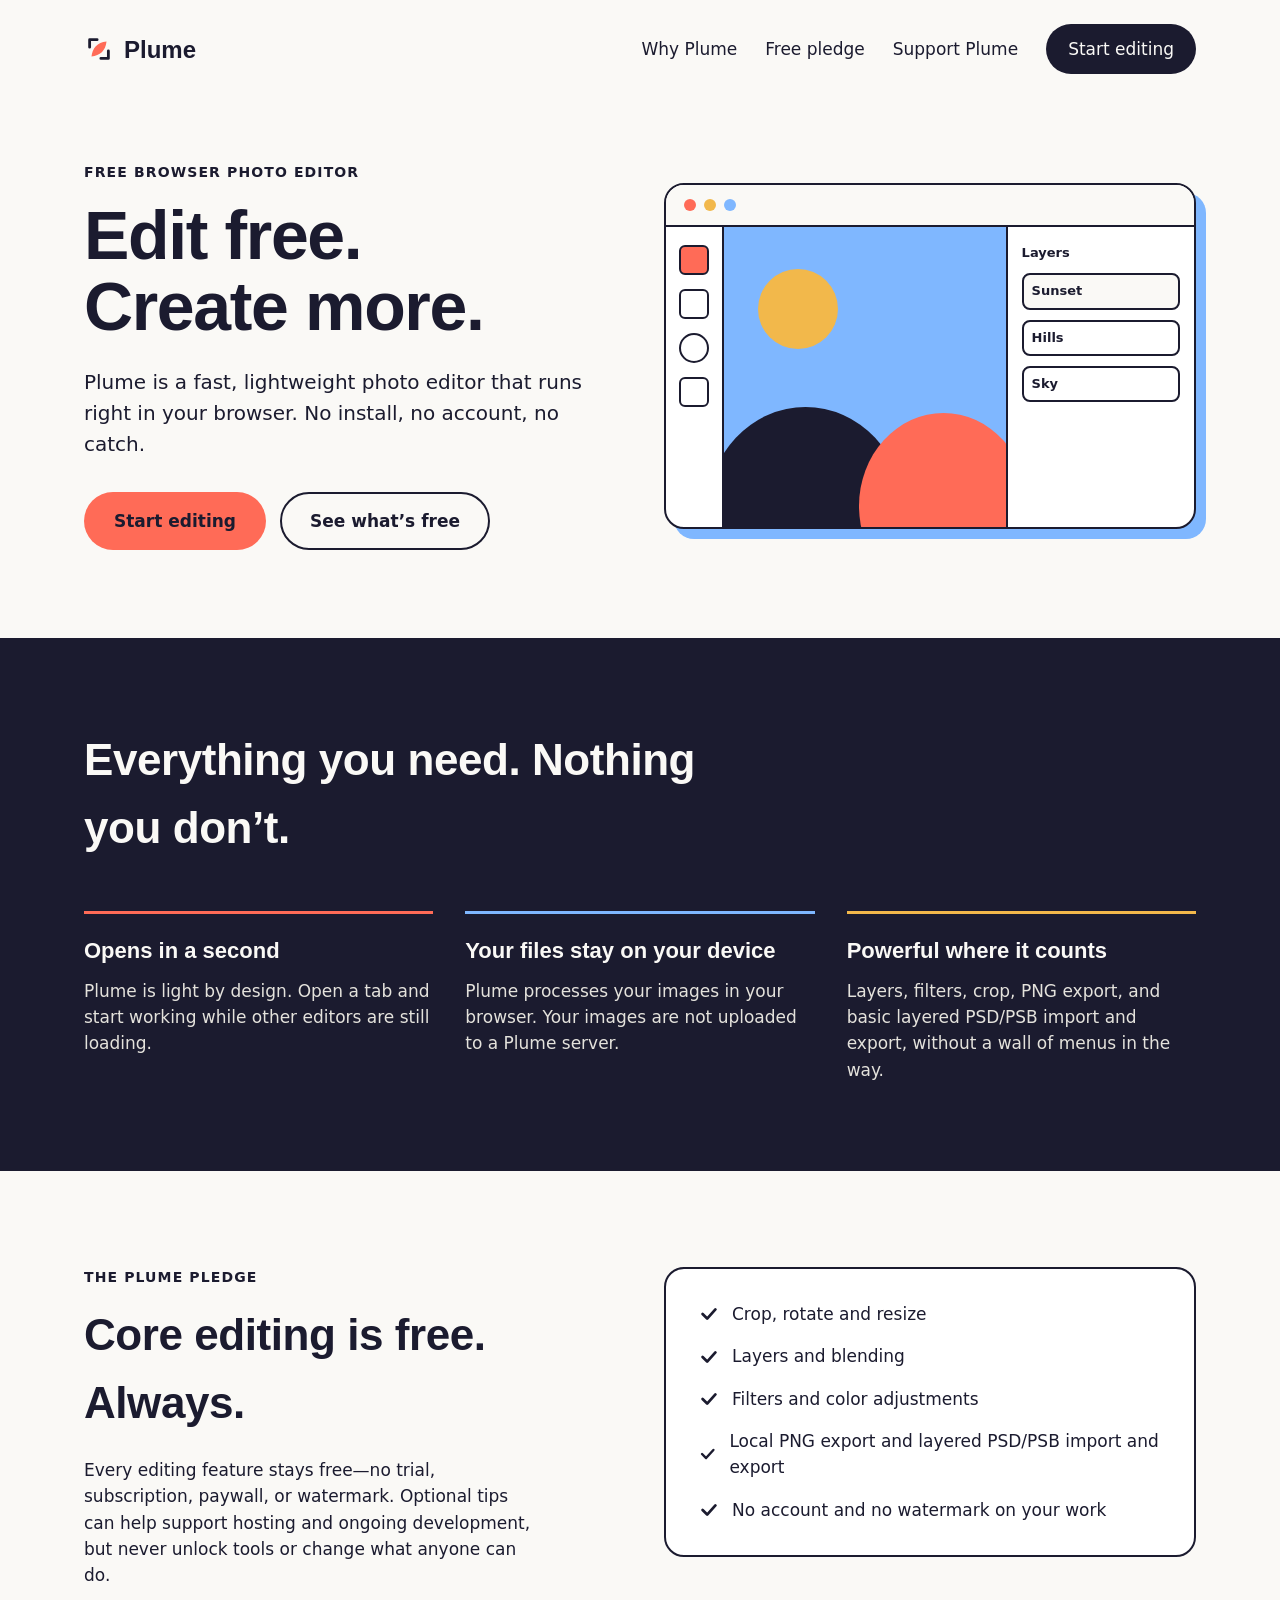
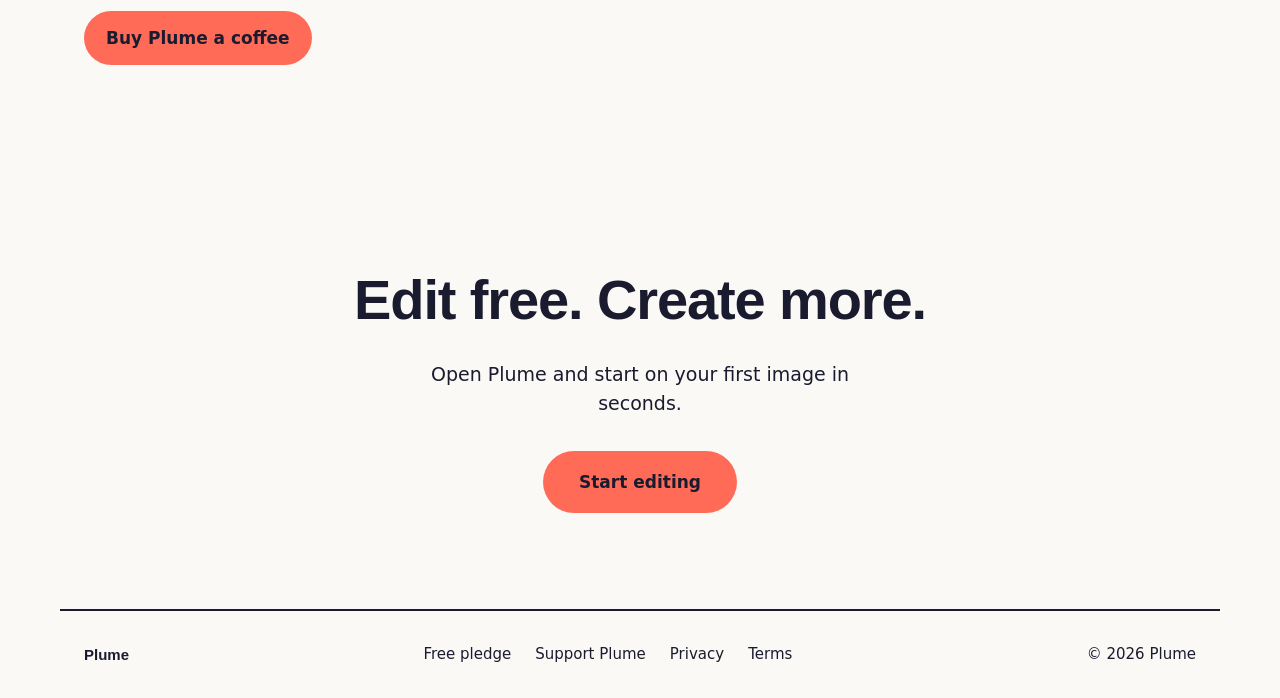
==== commit bb24ddc8: "Add files via upload" ====
--- a/index.html
+++ b/index.html
@@ -1,13 +1,134 @@
-<!doctype html><html lang="en"><head><meta charset="UTF-8"><meta name="viewport" content="width=device-width,initial-scale=1"><meta name="theme-color" content="#1B1B2F"><meta name="description" content="Plume is a lightweight browser-based image editor with layers, drawing tools, adjustments, and PSD/PSB workflows. Free editing for life."><meta property="og:title" content="Plume — Free Image Editor"><meta property="og:description" content="A lightweight image editor that runs in your browser. Free editing for life."><meta property="og:type" content="website"><meta property="og:url" content="https://plume.build/"><meta name="twitter:card" content="summary"><title>Plume — Free Image Editor</title><link rel="icon" type="image/svg+xml" href="../assets/brand/plume-mark.svg"><link rel="stylesheet" href="../src/styles.css"></head><body><div id="app">
-<header class="topbar"><a class="brand" href="../" aria-label="Plume home"><span class="brand-mark"><img src="./assets/brand/plume-mark.svg" alt=""></span><span>Plume</span></a><nav class="menu"><button data-menu="file">File</button><button data-menu="edit">Edit</button><button data-menu="image">Image</button><button data-menu="view">View</button></nav><div class="doc-title"><input id="docName" value="Untitled project" aria-label="Project name"><span id="dirty" class="dirty">●</span></div><div class="header-actions"><button class="btn" id="openFile">Open image</button><button class="btn" id="openProject">Open project / PSD</button><button class="btn" id="saveProject">Save .studio</button><button class="btn" id="exportNative" title="Export layered Photoshop document">Export PSD</button><select class="btn format-select" id="nativeFormat" aria-label="Native export format"><option value="psd">PSD</option><option value="psb">PSB</option></select><button class="btn primary" id="exportPng">Export PNG</button><button class="iconbtn mobile-toggle" id="toggleLayers" title="Layers">▤</button></div><input hidden id="imageInput" type="file" accept="image/*"><input hidden id="projectInput" type="file" accept=".studio,.json,.psd,.psb,application/json,image/vnd.adobe.photoshop"></header>
-<div class="optionsbar"><div id="toolOptions">Brush</div><div class="option-sep"></div><label class="option">Size <input id="brushSize" type="range" min="1" max="200" value="18"><output id="sizeValue">18</output></label><label class="option">Opacity <input id="brushOpacity" type="range" min="1" max="100" value="100"><output id="opacityValue">100%</output></label><label class="option" id="colorOption">Color <input id="foreground" type="color" value="#efeff1"></label><div class="options-spacer"></div><button class="iconbtn" id="undo" title="Undo (Ctrl+Z)">↶</button><button class="iconbtn" id="redo" title="Redo (Ctrl+Shift+Z)">↷</button><label class="option zoom-label">Zoom <input id="zoom" type="range" min="20" max="200" value="80"><output id="zoomValue">80%</output></label></div>
-<main class="shell"><aside class="toolbar" aria-label="Tools"><button class="tool active" data-tool="move" title="Move (V)">✥</button><button class="tool" data-tool="brush" title="Brush (B)">╱</button><button class="tool" data-tool="eraser" title="Eraser (E)">◩</button><button class="tool" data-tool="line" title="Line (L)">／</button><button class="tool" data-tool="rect" title="Rectangle (U)">▱</button><button class="tool" data-tool="ellipse" title="Ellipse">◯</button><button class="tool" data-tool="text" title="Text (T)">T</button><button class="tool" data-tool="fill" title="Fill (G)">▨</button><button class="tool" data-tool="crop" title="Crop (C)">⌗</button><button class="tool" data-tool="picker" title="Eyedropper (I)">◉</button><button class="tool" data-tool="select" title="Rectangular marquee (M)">▧</button><button class="tool" data-tool="gradient" title="Gradient (D)">◩</button><button class="tool" data-tool="blur" title="Blur tool">◌</button></aside>
-<section class="workarea" id="workarea"><div class="canvas-wrap" id="canvasWrap"><div class="canvas-stack" id="canvasStack"></div></div><div class="welcome" id="welcome"><div class="welcome-icon">✦</div><h1>Create something</h1><p>Open an image or start with a blank canvas.</p><div><button class="btn primary" id="welcomeNew">New canvas</button> <button class="btn" id="welcomeOpen">Open image</button></div></div></section>
-<aside class="sidebar" id="sidebar"><div class="side-tabs"><button class="side-tab selected" data-panel="layersPanel">Layers</button><button class="side-tab" data-panel="adjustPanel">Adjust</button></div><section id="layersPanel" class="side-content"><div class="section-head"><span>Layers</span><div><button class="iconbtn small" id="addLayer" title="New layer">＋</button><button class="iconbtn small" id="deleteLayer" title="Delete layer">⌫</button></div></div><div class="layer-list" id="layerList"></div><div class="layer-props"><label>Opacity <input id="layerOpacity" type="range" min="0" max="100" value="100"><output id="layerOpacityValue">100%</output></label><label class="blend-label">Blend <select id="blendMode"><option value="source-over">Normal</option><option value="multiply">Multiply</option><option value="screen">Screen</option><option value="overlay">Overlay</option><option value="darken">Darken</option><option value="lighten">Lighten</option><option value="color-dodge">Color dodge</option><option value="color-burn">Color burn</option><option value="difference">Difference</option></select></label><div class="layer-actions"><button class="btn" id="duplicateLayer">Duplicate</button><button class="btn" id="addMask">Add mask</button><button class="btn" id="editContent">Edit content</button><button class="btn" id="renameLayer">Rename</button><button class="btn" id="moveUp">↑</button><button class="btn" id="moveDown">↓</button></div></div><div class="section-head">Canvas</div><div class="canvas-props"><label>Width <input id="canvasWidth" type="number" min="1" max="6000" value="1200"></label><label>Height <input id="canvasHeight" type="number" min="1" max="6000" value="800"></label><button class="btn" id="resizeCanvas">Resize</button><button class="btn" id="rotateLeft">↶ Rotate 90°</button><button class="btn" id="rotateRight">↷ Rotate 90°</button><button class="btn" id="flipH">Flip horizontal</button><button class="btn" id="flipV">Flip vertical</button></div></section><section id="adjustPanel" class="side-content hidden"><div class="section-head">Image adjustments</div><p class="hint">These live, reversible adjustments affect only the selected layer.</p><label class="adjust-row">Brightness <input id="brightness" type="range" min="-100" max="100" value="0"><output>0</output></label><label class="adjust-row">Contrast <input id="contrast" type="range" min="-100" max="100" value="0"><output>0</output></label><label class="adjust-row">Saturation <input id="saturation" type="range" min="-100" max="100" value="0"><output>0</output></label><button class="btn full" id="toggleMaskEdit">Edit layer pixels</button><button class="btn full" id="resetAdjust">Reset layer adjustments</button><div class="section-head">Quick filters</div><div class="filter-grid"><button class="btn" data-filter="grayscale">Grayscale</button><button class="btn" data-filter="sepia">Sepia</button><button class="btn" data-filter="invert">Invert</button><button class="btn" data-filter="blur">Blur 2 px</button><button class="btn" data-filter="sharpen">Sharpen</button><button class="btn" data-filter="posterize">Posterize</button></div></section></aside></main><footer class="statusbar"><span id="statusDimensions">No document</span><span id="statusTool">Move tool</span><span class="status-spacer"></span><span>Plume · Local editing</span><a class="support-link" href="https://buymeacoffee.com/plume.build" target="_blank" rel="noopener noreferrer">☕ Support Plume</a></footer><dialog id="textDialog" class="edit-dialog"><form id="textForm"><h2 id="textDialogTitle">Text layer</h2><label>Text <textarea id="textValue" rows="4" maxlength="2000" required></textarea></label><div class="edit-dialog-grid"><label>Size <input id="textSize" type="number" min="1" max="1000" value="36"></label><label>Font <select id="textFont"><option>Segoe UI</option><option>Arial</option><option>Georgia</option><option>Courier New</option><option>Impact</option></select></label><label>Color <input id="textColor" type="color" value="#efeff1"></label></div><div class="dialog-actions"><button class="btn" type="button" id="cancelText">Cancel</button><button class="btn primary" type="submit">Apply</button></div></form></dialog><div id="toast" role="status" class="toast"></div></div><script src="../src/vendor/ag-psd-34.1.0.js"></script><script type="module" src="../src/app.js"></script></body></html>
+<!doctype html><html lang="en"><head><meta charset="utf-8"><meta name="viewport" content="width=device-width,initial-scale=1"><meta name="theme-color" content="#FAF9F6"><meta name="description" content="Plume is a lightweight browser-based image editor. Free editing for life."><meta property="og:title" content="Plume — Free editing for life"><meta property="og:description" content="A lightweight image editor in your browser. No install, no account. Core editing stays free."><meta property="og:type" content="website"><meta property="og:url" content="https://plume.build/"><meta name="twitter:card" content="summary"><title>Plume — Free editing for life</title><link rel="icon" type="image/svg+xml" href="./assets/brand/plume-mark.svg"></head><body>
+
+
+<style>/* cyrillic-ext */
+/* cyrillic */
+/* greek-ext */
+/* greek */
+/* vietnamese */
+/* latin-ext */
+/* latin */
+/* cyrillic-ext */
+/* cyrillic */
+/* greek-ext */
+/* greek */
+/* vietnamese */
+/* latin-ext */
+/* latin */
+/* cyrillic-ext */
+/* cyrillic */
+/* greek-ext */
+/* greek */
+/* vietnamese */
+/* latin-ext */
+/* latin */
+/* latin-ext */
+/* latin */
+/* latin-ext */
+/* latin */
+</style>
+<style>
+body{margin:0}
+a{color:#1B1B2F;text-decoration:none}
+a:hover{text-decoration:underline}
+</style>
+
+<div style="width:100%;background:#FAF9F6;color:#1B1B2F;font-family:'Inter',system-ui,sans-serif;font-size:17px;line-height:1.55" data-canvas-width="1360" data-canvas-height="2500" data-document-role="page" data-label="Plume landing page">
+
+<div style="max-width:1160px;margin:0 auto;padding:0 24px;box-sizing:border-box">
+
+<nav style="display:flex;flex-wrap:wrap;align-items:center;justify-content:space-between;gap:16px;padding:24px 0">
+<a href="#top" style="display:flex;align-items:center;gap:10px;font-family:'Sora',sans-serif;font-weight:700;font-size:24px">
+<svg width="30" height="30" viewBox="0 0 32 32" fill="none" aria-hidden="true"><path d="M6 6h8M6 6v8M26 26h-8M26 26v-8" stroke="#1B1B2F" stroke-width="3" stroke-linecap="round"></path><path d="M24 8C14 9 9 15 8 24c9-1 15-6 16-16Z" fill="#FF6B57"></path></svg>
+Plume</a>
+<div style="display:flex;flex-wrap:wrap;align-items:center;gap:28px;font-weight:500">
+<a href="#why">Why Plume</a><a href="#pledge">Free pledge</a><a href="#pledge">Support Plume</a>
+<a href="./editor/" style="background:#1B1B2F;color:#FAF9F6;padding:12px 22px;border-radius:999px;min-height:20px">Start editing</a>
+</div>
+</nav>
+
+<header id="top" style="display:grid;grid-template-columns:repeat(auto-fit,minmax(320px,1fr));gap:48px;align-items:center;padding:64px 0 88px">
+<div>
+<p style="margin:0 0 16px;font-weight:600;letter-spacing:.08em;text-transform:uppercase;font-size:14px">Free browser photo editor</p>
+<h1 style="margin:0;font-family:'Sora',sans-serif;font-weight:700;font-size:clamp(42px,6vw,68px);line-height:1.05;letter-spacing:-.02em">Edit free.<br>Create more.</h1>
+<p style="margin:24px 0 32px;font-size:20px;max-width:520px">Plume is a fast, lightweight photo editor that runs right in your browser. No install, no account, no catch.</p>
+<div id="start" style="display:flex;flex-wrap:wrap;gap:14px">
+<a href="./editor/" style="background:#FF6B57;color:#1B1B2F;font-weight:600;padding:16px 30px;border-radius:999px;min-height:20px">Start editing</a>
+<a href="#pledge" style="border:2px solid #1B1B2F;font-weight:600;padding:14px 28px;border-radius:999px;min-height:20px">See what’s free</a>
+</div>
+</div>
+<div role="img" aria-label="Illustration of the Plume editor with a toolbar, layers panel and a canvas" style="background:#fff;border:2px solid #1B1B2F;border-radius:20px;overflow:hidden;box-shadow:10px 10px 0 #7FB7FF">
+<div style="display:flex;gap:8px;padding:14px 18px;border-bottom:2px solid #1B1B2F;background:#FAF9F6">
+<span style="width:12px;height:12px;border-radius:50%;background:#FF6B57"></span><span style="width:12px;height:12px;border-radius:50%;background:#F2B84B"></span><span style="width:12px;height:12px;border-radius:50%;background:#7FB7FF"></span>
+</div>
+<div style="display:flex;min-height:300px">
+<div style="width:56px;border-right:2px solid #1B1B2F;display:flex;flex-direction:column;align-items:center;gap:14px;padding-top:18px">
+<span style="width:26px;height:26px;border:2px solid #1B1B2F;border-radius:6px;background:#FF6B57"></span><span style="width:26px;height:26px;border:2px solid #1B1B2F;border-radius:6px"></span><span style="width:26px;height:26px;border:2px solid #1B1B2F;border-radius:50%"></span><span style="width:26px;height:26px;border:2px solid #1B1B2F;border-radius:6px"></span>
+</div>
+<div style="flex:1;background:#7FB7FF;position:relative;overflow:hidden">
+<span style="position:absolute;left:12%;top:14%;width:80px;height:80px;border-radius:50%;background:#F2B84B"></span>
+<span style="position:absolute;left:-6%;bottom:-30%;width:70%;height:70%;border-radius:50%;background:#1B1B2F"></span>
+<span style="position:absolute;right:-8%;bottom:-24%;width:60%;height:62%;border-radius:50%;background:#FF6B57"></span>
+</div>
+<div style="width:30%;min-width:96px;border-left:2px solid #1B1B2F;padding:16px 14px;display:flex;flex-direction:column;gap:10px;font-size:13px;font-weight:600">
+<span>Layers</span>
+<span style="border:2px solid #1B1B2F;border-radius:8px;padding:6px 8px;background:#FAF9F6">Sunset</span>
+<span style="border:2px solid #1B1B2F;border-radius:8px;padding:6px 8px">Hills</span>
+<span style="border:2px solid #1B1B2F;border-radius:8px;padding:6px 8px">Sky</span>
+</div>
+</div>
+</div>
+</header>
+</div>
+
+<section id="why" style="background:#1B1B2F;color:#FAF9F6;padding:88px 0">
+<div style="max-width:1160px;margin:0 auto;padding:0 24px;box-sizing:border-box">
+<h2 style="margin:0 0 48px;font-family:'Sora',sans-serif;font-weight:700;font-size:clamp(30px,4vw,44px);letter-spacing:-.01em;max-width:640px">Everything you need. Nothing you don’t.</h2>
+<div style="display:grid;grid-template-columns:repeat(auto-fit,minmax(260px,1fr));gap:32px">
+<div style="border-top:3px solid #FF6B57;padding-top:20px"><h3 style="margin:0 0 10px;font-family:'Sora',sans-serif;font-size:22px">Opens in a second</h3><p style="margin:0;color:#E4E2DC">Plume is light by design. Open a tab and start working while other editors are still loading.</p></div>
+<div style="border-top:3px solid #7FB7FF;padding-top:20px"><h3 style="margin:0 0 10px;font-family:'Sora',sans-serif;font-size:22px">Your files stay on your device</h3><p style="margin:0;color:#E4E2DC">Plume processes your images in your browser. Your images are not uploaded to a Plume server.</p></div>
+<div style="border-top:3px solid #F2B84B;padding-top:20px"><h3 style="margin:0 0 10px;font-family:'Sora',sans-serif;font-size:22px">Powerful where it counts</h3><p style="margin:0;color:#E4E2DC">Layers, filters, crop, PNG export, and basic layered PSD/PSB import and export, without a wall of menus in the way.</p></div>
+</div>
+</div>
+</section>
+
+<section id="pledge" style="max-width:1160px;margin:0 auto;padding:96px 24px;box-sizing:border-box">
+<div style="display:grid;grid-template-columns:repeat(auto-fit,minmax(300px,1fr));gap:48px;align-items:start">
+<div>
+<p style="margin:0 0 12px;font-weight:600;letter-spacing:.08em;text-transform:uppercase;font-size:14px">The Plume pledge</p>
+<h2 style="margin:0 0 20px;font-family:'Sora',sans-serif;font-weight:700;font-size:clamp(30px,4vw,44px);letter-spacing:-.01em">Core editing is free. Always.</h2>
+<p style="margin:0;max-width:460px">Every editing feature stays free—no trial, subscription, paywall, or watermark. Optional tips can help support hosting and ongoing development, but never unlock tools or change what anyone can do.</p>
+<a href="https://buymeacoffee.com/plume.build" target="_blank" rel="noopener noreferrer" style="display:inline-block;margin-top:22px;background:#FF6B57;color:#1B1B2F;font-weight:600;padding:14px 22px;border-radius:999px">Buy Plume a coffee</a>
+</div>
+<ul style="list-style:none;margin:0;padding:32px;background:#fff;border:2px solid #1B1B2F;border-radius:20px;display:grid;gap:16px;font-weight:500">
+<li style="display:flex;gap:12px;align-items:center"><svg width="22" height="22" viewBox="0 0 24 24" fill="none" aria-hidden="true"><path d="m5 12 5 5 9-10" stroke="#1B1B2F" stroke-width="3" stroke-linecap="round" stroke-linejoin="round"></path></svg>Crop, rotate and resize</li>
+<li style="display:flex;gap:12px;align-items:center"><svg width="22" height="22" viewBox="0 0 24 24" fill="none" aria-hidden="true"><path d="m5 12 5 5 9-10" stroke="#1B1B2F" stroke-width="3" stroke-linecap="round" stroke-linejoin="round"></path></svg>Layers and blending</li>
+<li style="display:flex;gap:12px;align-items:center"><svg width="22" height="22" viewBox="0 0 24 24" fill="none" aria-hidden="true"><path d="m5 12 5 5 9-10" stroke="#1B1B2F" stroke-width="3" stroke-linecap="round" stroke-linejoin="round"></path></svg>Filters and color adjustments</li>
+<li style="display:flex;gap:12px;align-items:center"><svg width="22" height="22" viewBox="0 0 24 24" fill="none" aria-hidden="true"><path d="m5 12 5 5 9-10" stroke="#1B1B2F" stroke-width="3" stroke-linecap="round" stroke-linejoin="round"></path></svg>Local PNG export and layered PSD/PSB import and export</li>
+<li style="display:flex;gap:12px;align-items:center"><svg width="22" height="22" viewBox="0 0 24 24" fill="none" aria-hidden="true"><path d="m5 12 5 5 9-10" stroke="#1B1B2F" stroke-width="3" stroke-linecap="round" stroke-linejoin="round"></path></svg>No account and no watermark on your work</li>
+</ul>
+</div>
+</section>
+
+
+
+<section style="max-width:1160px;margin:0 auto;padding:96px 24px;box-sizing:border-box;text-align:center">
+<h2 style="margin:0 0 16px;font-family:'Sora',sans-serif;font-weight:700;font-size:clamp(34px,5vw,56px);letter-spacing:-.02em">Edit free. Create more.</h2>
+<p style="margin:0 auto 32px;max-width:480px;font-size:19px">Open Plume and start on your first image in seconds.</p>
+<a href="./editor/" style="display:inline-block;background:#FF6B57;font-weight:600;padding:18px 36px;border-radius:999px">Start editing</a>
+</section>
+
+<footer style="border-top:2px solid #1B1B2F;padding:32px 24px;display:flex;flex-wrap:wrap;justify-content:space-between;gap:16px;max-width:1160px;margin:0 auto;box-sizing:border-box;font-size:15px">
+<span style="font-family:'Sora',sans-serif;font-weight:700">Plume</span>
+<span style="display:flex;flex-wrap:wrap;gap:24px"><a href="#pledge">Free pledge</a><a href="#pledge">Support Plume</a><a href="#">Privacy</a><a href="#">Terms</a></span>
+<span>© 2026 Plume</span>
+</footer>
+
+</div>
+
+
+
+
+</body></html>
 
 
-
-
-
-
-
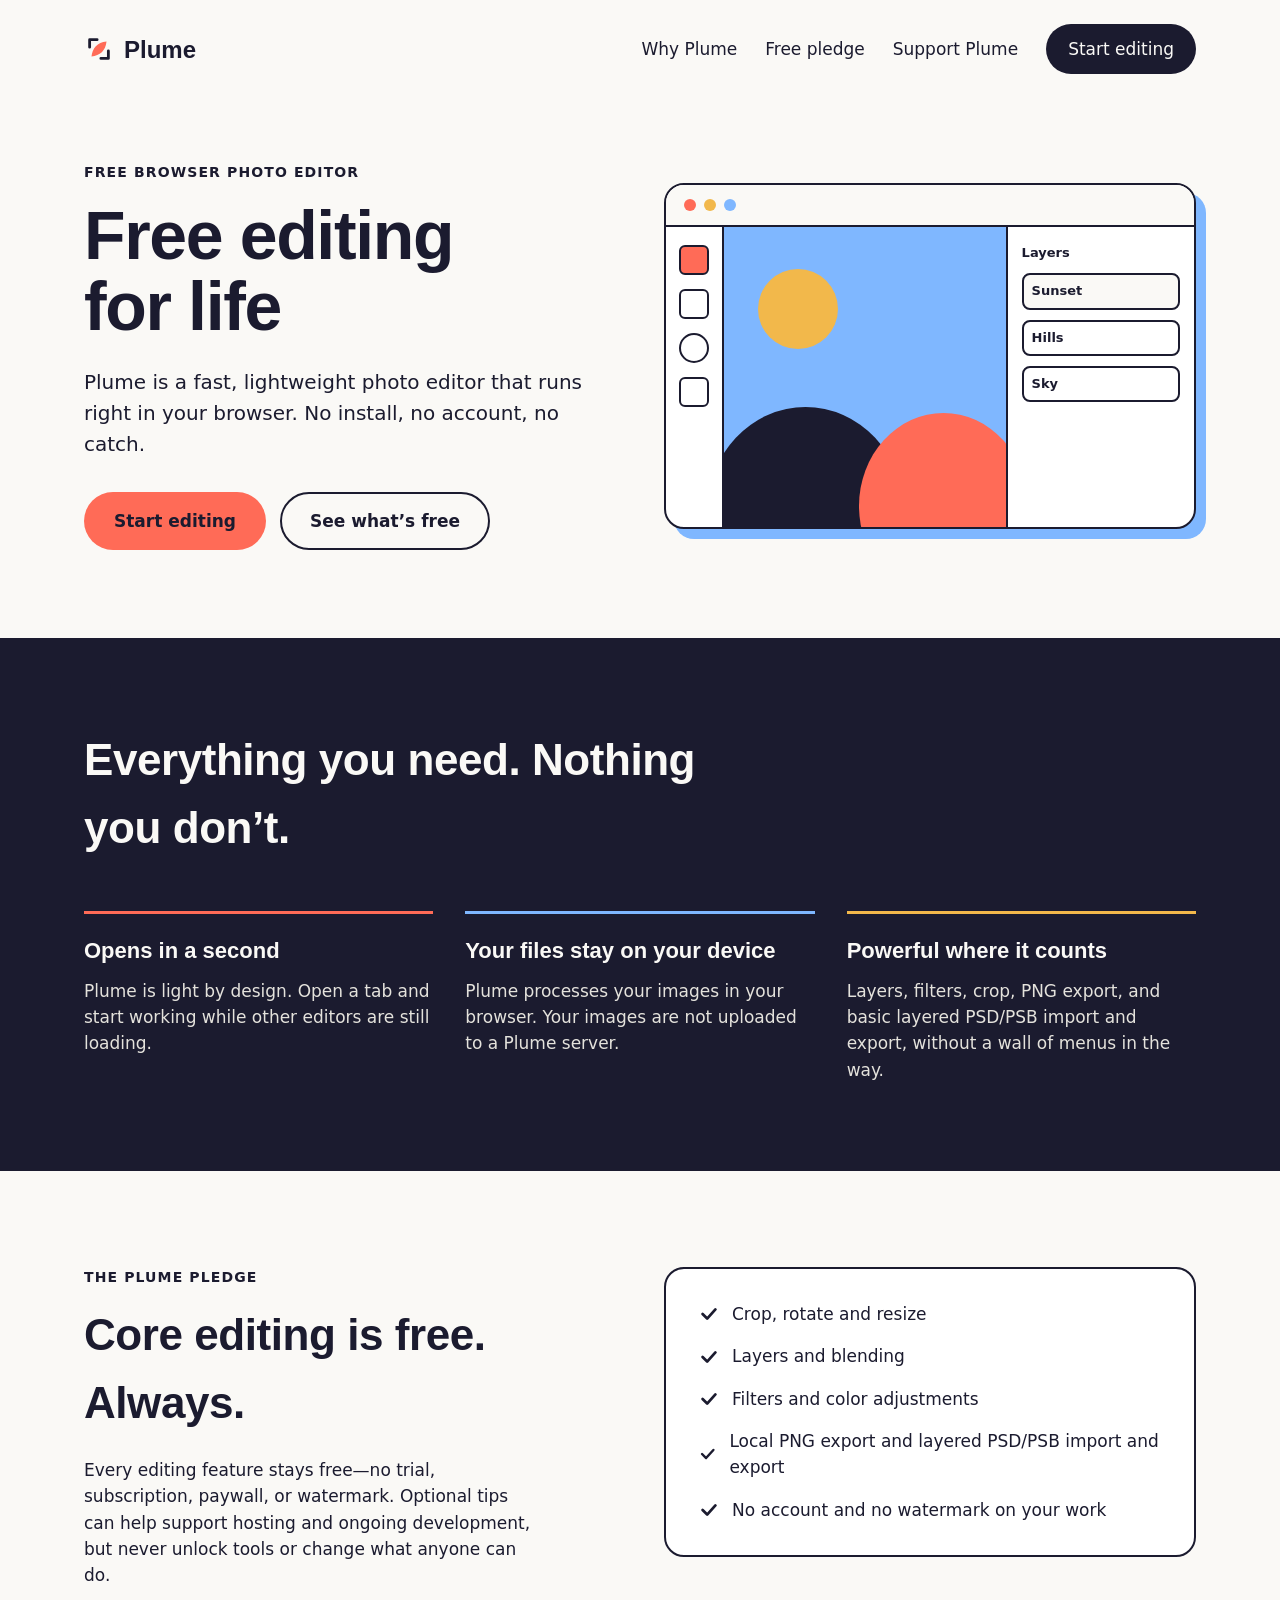
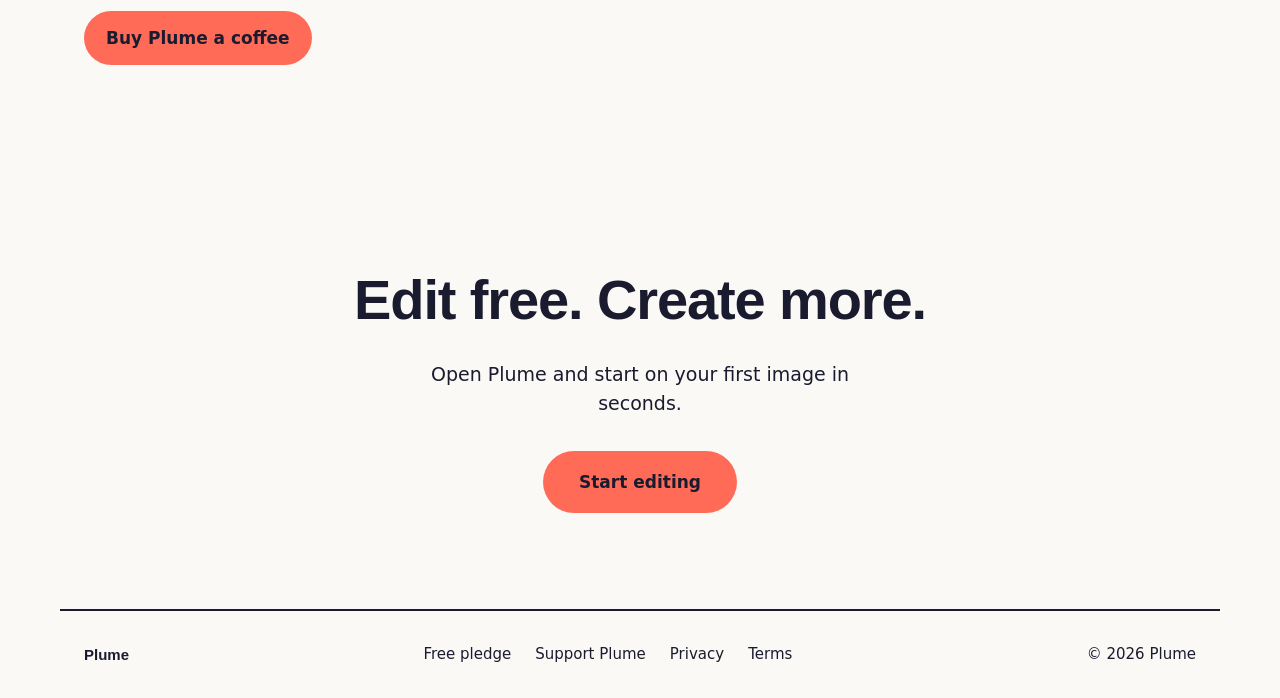
==== commit 0d68c4ce: "Add files via upload Fixed file export bug." ====
--- a/index.html
+++ b/index.html
@@ -50,7 +50,7 @@
 <header id="top" style="display:grid;grid-template-columns:repeat(auto-fit,minmax(320px,1fr));gap:48px;align-items:center;padding:64px 0 88px">
 <div>
 <p style="margin:0 0 16px;font-weight:600;letter-spacing:.08em;text-transform:uppercase;font-size:14px">Free browser photo editor</p>
-<h1 style="margin:0;font-family:'Sora',sans-serif;font-weight:700;font-size:clamp(42px,6vw,68px);line-height:1.05;letter-spacing:-.02em">Edit free.<br>Create more.</h1>
+<h1 style="margin:0;font-family:'Sora',sans-serif;font-weight:700;font-size:clamp(42px,6vw,68px);line-height:1.05;letter-spacing:-.02em">Free editing<br>for life</h1>
 <p style="margin:24px 0 32px;font-size:20px;max-width:520px">Plume is a fast, lightweight photo editor that runs right in your browser. No install, no account, no catch.</p>
 <div id="start" style="display:flex;flex-wrap:wrap;gap:14px">
 <a href="./editor/" style="background:#FF6B57;color:#1B1B2F;font-weight:600;padding:16px 30px;border-radius:999px;min-height:20px">Start editing</a>
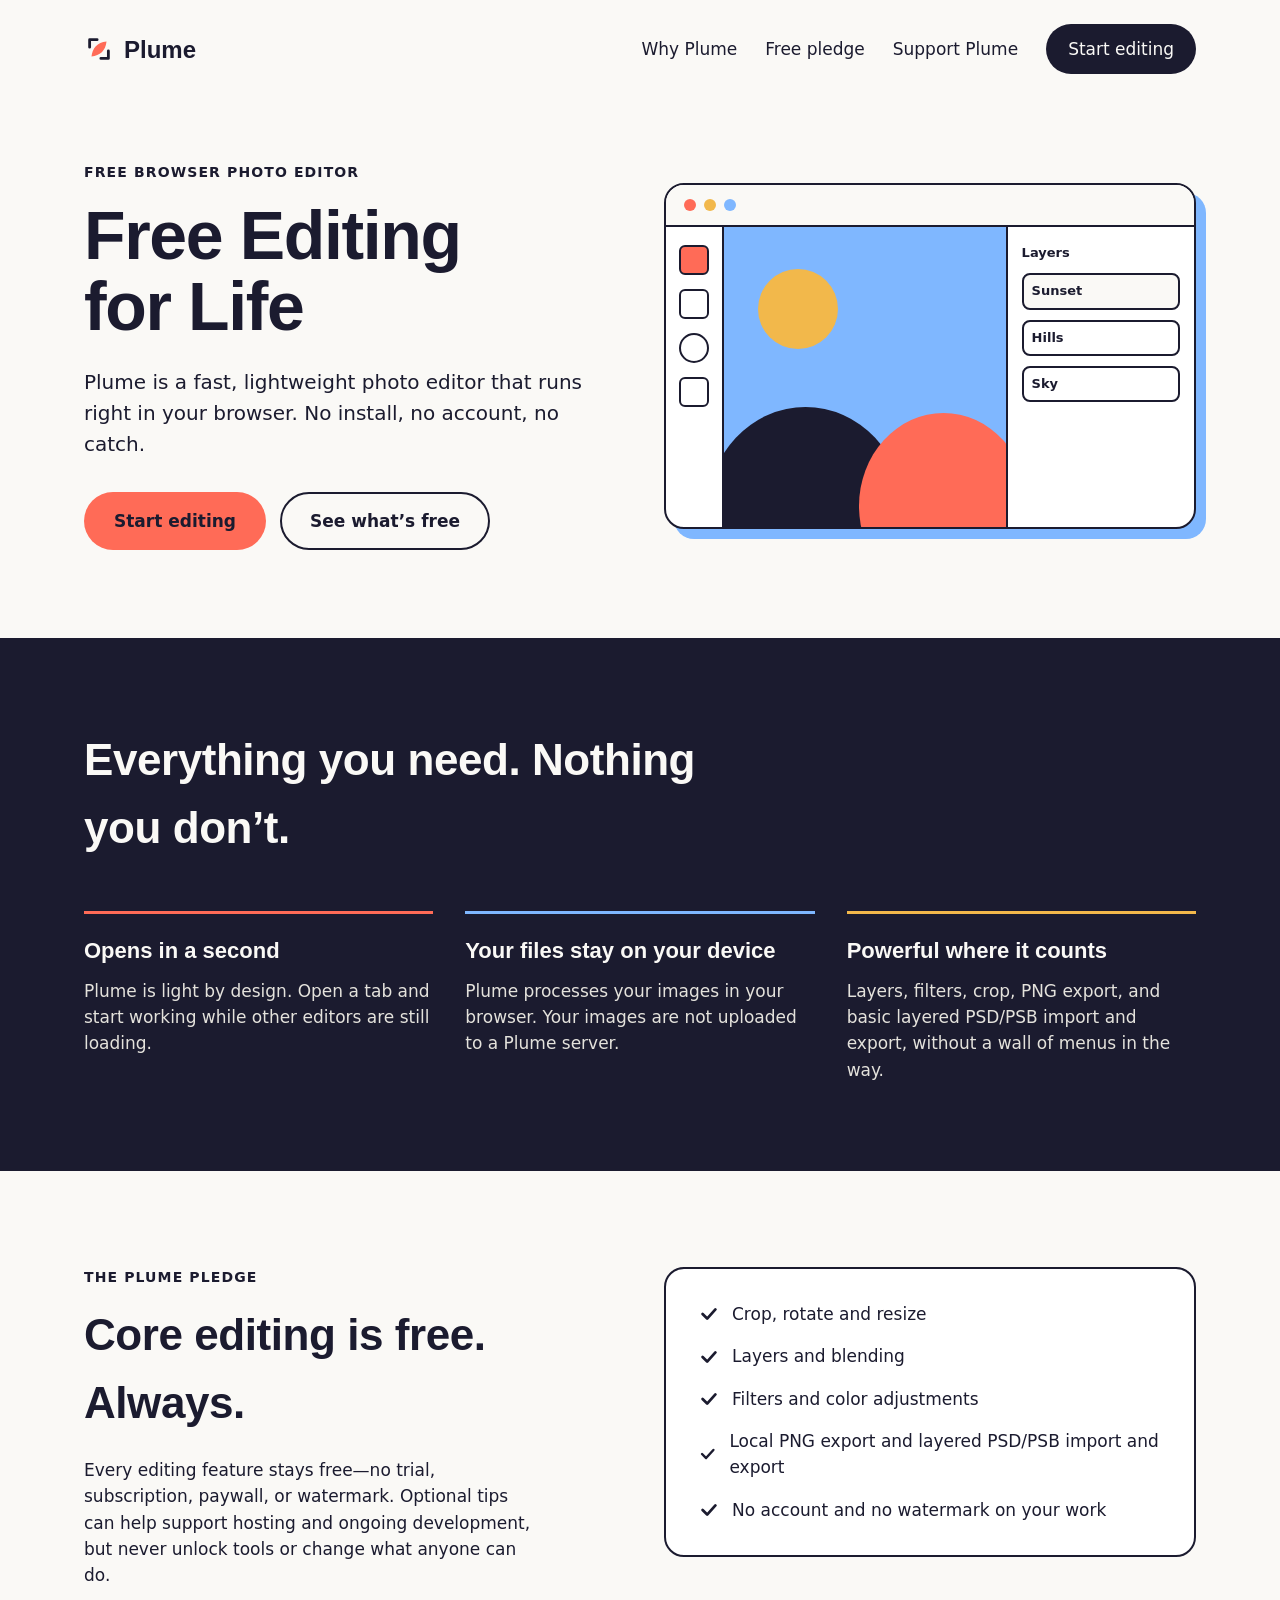
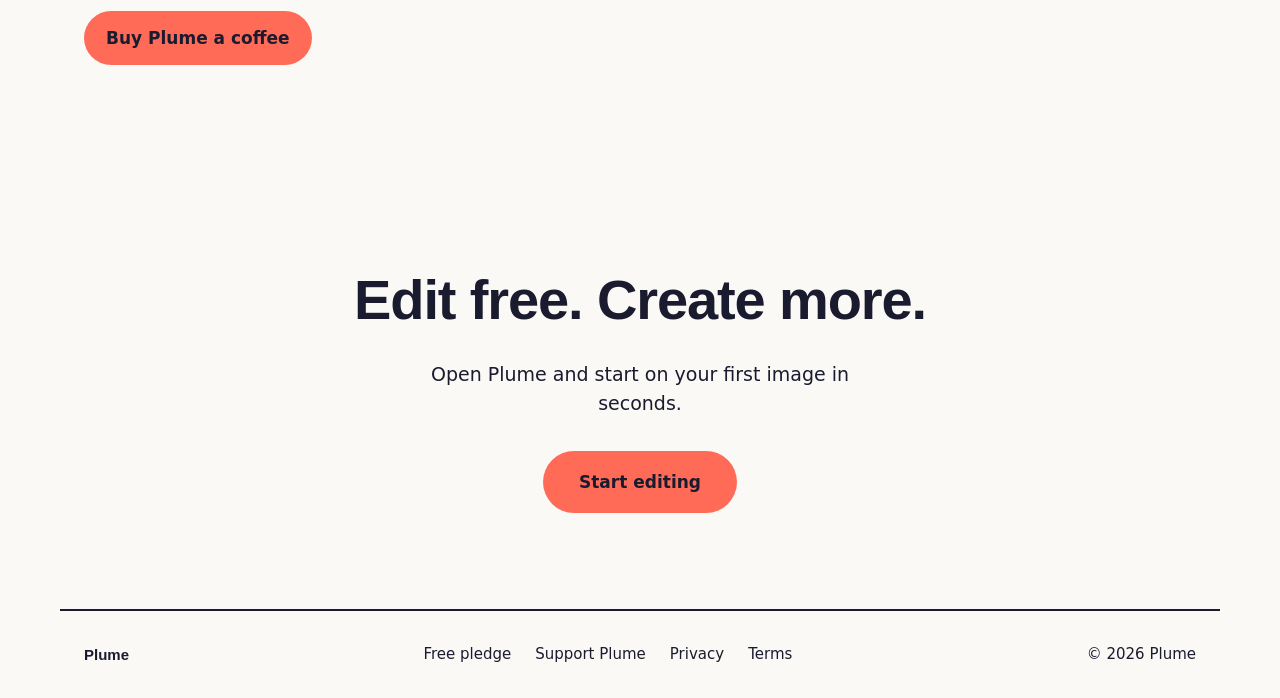
==== commit 1283b2b5: "Update index.html Changed main header grammar" ====
--- a/index.html
+++ b/index.html
@@ -1,134 +1,134 @@
-<!doctype html><html lang="en"><head><meta charset="utf-8"><meta name="viewport" content="width=device-width,initial-scale=1"><meta name="theme-color" content="#FAF9F6"><meta name="description" content="Plume is a lightweight browser-based image editor. Free editing for life."><meta property="og:title" content="Plume — Free editing for life"><meta property="og:description" content="A lightweight image editor in your browser. No install, no account. Core editing stays free."><meta property="og:type" content="website"><meta property="og:url" content="https://plume.build/"><meta name="twitter:card" content="summary"><title>Plume — Free editing for life</title><link rel="icon" type="image/svg+xml" href="./assets/brand/plume-mark.svg"></head><body>
-
-
-<style>/* cyrillic-ext */
-/* cyrillic */
-/* greek-ext */
-/* greek */
-/* vietnamese */
-/* latin-ext */
-/* latin */
-/* cyrillic-ext */
-/* cyrillic */
-/* greek-ext */
-/* greek */
-/* vietnamese */
-/* latin-ext */
-/* latin */
-/* cyrillic-ext */
-/* cyrillic */
-/* greek-ext */
-/* greek */
-/* vietnamese */
-/* latin-ext */
-/* latin */
-/* latin-ext */
-/* latin */
-/* latin-ext */
-/* latin */
-</style>
-<style>
-body{margin:0}
-a{color:#1B1B2F;text-decoration:none}
-a:hover{text-decoration:underline}
-</style>
-
-<div style="width:100%;background:#FAF9F6;color:#1B1B2F;font-family:'Inter',system-ui,sans-serif;font-size:17px;line-height:1.55" data-canvas-width="1360" data-canvas-height="2500" data-document-role="page" data-label="Plume landing page">
-
-<div style="max-width:1160px;margin:0 auto;padding:0 24px;box-sizing:border-box">
-
-<nav style="display:flex;flex-wrap:wrap;align-items:center;justify-content:space-between;gap:16px;padding:24px 0">
-<a href="#top" style="display:flex;align-items:center;gap:10px;font-family:'Sora',sans-serif;font-weight:700;font-size:24px">
-<svg width="30" height="30" viewBox="0 0 32 32" fill="none" aria-hidden="true"><path d="M6 6h8M6 6v8M26 26h-8M26 26v-8" stroke="#1B1B2F" stroke-width="3" stroke-linecap="round"></path><path d="M24 8C14 9 9 15 8 24c9-1 15-6 16-16Z" fill="#FF6B57"></path></svg>
-Plume</a>
-<div style="display:flex;flex-wrap:wrap;align-items:center;gap:28px;font-weight:500">
-<a href="#why">Why Plume</a><a href="#pledge">Free pledge</a><a href="#pledge">Support Plume</a>
-<a href="./editor/" style="background:#1B1B2F;color:#FAF9F6;padding:12px 22px;border-radius:999px;min-height:20px">Start editing</a>
-</div>
-</nav>
-
-<header id="top" style="display:grid;grid-template-columns:repeat(auto-fit,minmax(320px,1fr));gap:48px;align-items:center;padding:64px 0 88px">
-<div>
-<p style="margin:0 0 16px;font-weight:600;letter-spacing:.08em;text-transform:uppercase;font-size:14px">Free browser photo editor</p>
-<h1 style="margin:0;font-family:'Sora',sans-serif;font-weight:700;font-size:clamp(42px,6vw,68px);line-height:1.05;letter-spacing:-.02em">Free editing<br>for life</h1>
-<p style="margin:24px 0 32px;font-size:20px;max-width:520px">Plume is a fast, lightweight photo editor that runs right in your browser. No install, no account, no catch.</p>
-<div id="start" style="display:flex;flex-wrap:wrap;gap:14px">
-<a href="./editor/" style="background:#FF6B57;color:#1B1B2F;font-weight:600;padding:16px 30px;border-radius:999px;min-height:20px">Start editing</a>
-<a href="#pledge" style="border:2px solid #1B1B2F;font-weight:600;padding:14px 28px;border-radius:999px;min-height:20px">See what’s free</a>
-</div>
-</div>
-<div role="img" aria-label="Illustration of the Plume editor with a toolbar, layers panel and a canvas" style="background:#fff;border:2px solid #1B1B2F;border-radius:20px;overflow:hidden;box-shadow:10px 10px 0 #7FB7FF">
-<div style="display:flex;gap:8px;padding:14px 18px;border-bottom:2px solid #1B1B2F;background:#FAF9F6">
-<span style="width:12px;height:12px;border-radius:50%;background:#FF6B57"></span><span style="width:12px;height:12px;border-radius:50%;background:#F2B84B"></span><span style="width:12px;height:12px;border-radius:50%;background:#7FB7FF"></span>
-</div>
-<div style="display:flex;min-height:300px">
-<div style="width:56px;border-right:2px solid #1B1B2F;display:flex;flex-direction:column;align-items:center;gap:14px;padding-top:18px">
-<span style="width:26px;height:26px;border:2px solid #1B1B2F;border-radius:6px;background:#FF6B57"></span><span style="width:26px;height:26px;border:2px solid #1B1B2F;border-radius:6px"></span><span style="width:26px;height:26px;border:2px solid #1B1B2F;border-radius:50%"></span><span style="width:26px;height:26px;border:2px solid #1B1B2F;border-radius:6px"></span>
-</div>
-<div style="flex:1;background:#7FB7FF;position:relative;overflow:hidden">
-<span style="position:absolute;left:12%;top:14%;width:80px;height:80px;border-radius:50%;background:#F2B84B"></span>
-<span style="position:absolute;left:-6%;bottom:-30%;width:70%;height:70%;border-radius:50%;background:#1B1B2F"></span>
-<span style="position:absolute;right:-8%;bottom:-24%;width:60%;height:62%;border-radius:50%;background:#FF6B57"></span>
-</div>
-<div style="width:30%;min-width:96px;border-left:2px solid #1B1B2F;padding:16px 14px;display:flex;flex-direction:column;gap:10px;font-size:13px;font-weight:600">
-<span>Layers</span>
-<span style="border:2px solid #1B1B2F;border-radius:8px;padding:6px 8px;background:#FAF9F6">Sunset</span>
-<span style="border:2px solid #1B1B2F;border-radius:8px;padding:6px 8px">Hills</span>
-<span style="border:2px solid #1B1B2F;border-radius:8px;padding:6px 8px">Sky</span>
-</div>
-</div>
-</div>
-</header>
-</div>
-
-<section id="why" style="background:#1B1B2F;color:#FAF9F6;padding:88px 0">
-<div style="max-width:1160px;margin:0 auto;padding:0 24px;box-sizing:border-box">
-<h2 style="margin:0 0 48px;font-family:'Sora',sans-serif;font-weight:700;font-size:clamp(30px,4vw,44px);letter-spacing:-.01em;max-width:640px">Everything you need. Nothing you don’t.</h2>
-<div style="display:grid;grid-template-columns:repeat(auto-fit,minmax(260px,1fr));gap:32px">
-<div style="border-top:3px solid #FF6B57;padding-top:20px"><h3 style="margin:0 0 10px;font-family:'Sora',sans-serif;font-size:22px">Opens in a second</h3><p style="margin:0;color:#E4E2DC">Plume is light by design. Open a tab and start working while other editors are still loading.</p></div>
-<div style="border-top:3px solid #7FB7FF;padding-top:20px"><h3 style="margin:0 0 10px;font-family:'Sora',sans-serif;font-size:22px">Your files stay on your device</h3><p style="margin:0;color:#E4E2DC">Plume processes your images in your browser. Your images are not uploaded to a Plume server.</p></div>
-<div style="border-top:3px solid #F2B84B;padding-top:20px"><h3 style="margin:0 0 10px;font-family:'Sora',sans-serif;font-size:22px">Powerful where it counts</h3><p style="margin:0;color:#E4E2DC">Layers, filters, crop, PNG export, and basic layered PSD/PSB import and export, without a wall of menus in the way.</p></div>
-</div>
-</div>
-</section>
-
-<section id="pledge" style="max-width:1160px;margin:0 auto;padding:96px 24px;box-sizing:border-box">
-<div style="display:grid;grid-template-columns:repeat(auto-fit,minmax(300px,1fr));gap:48px;align-items:start">
-<div>
-<p style="margin:0 0 12px;font-weight:600;letter-spacing:.08em;text-transform:uppercase;font-size:14px">The Plume pledge</p>
-<h2 style="margin:0 0 20px;font-family:'Sora',sans-serif;font-weight:700;font-size:clamp(30px,4vw,44px);letter-spacing:-.01em">Core editing is free. Always.</h2>
+<!doctype html><html lang="en"><head><meta charset="utf-8"><meta name="viewport" content="width=device-width,initial-scale=1"><meta name="theme-color" content="#FAF9F6"><meta name="description" content="Plume is a lightweight browser-based image editor. Free editing for life."><meta property="og:title" content="Plume — Free editing for life"><meta property="og:description" content="A lightweight image editor in your browser. No install, no account. Core editing stays free."><meta property="og:type" content="website"><meta property="og:url" content="https://plume.build/"><meta name="twitter:card" content="summary"><title>Plume — Free editing for life</title><link rel="icon" type="image/svg+xml" href="./assets/brand/plume-mark.svg"></head><body>
+
+
+<style>/* cyrillic-ext */
+/* cyrillic */
+/* greek-ext */
+/* greek */
+/* vietnamese */
+/* latin-ext */
+/* latin */
+/* cyrillic-ext */
+/* cyrillic */
+/* greek-ext */
+/* greek */
+/* vietnamese */
+/* latin-ext */
+/* latin */
+/* cyrillic-ext */
+/* cyrillic */
+/* greek-ext */
+/* greek */
+/* vietnamese */
+/* latin-ext */
+/* latin */
+/* latin-ext */
+/* latin */
+/* latin-ext */
+/* latin */
+</style>
+<style>
+body{margin:0}
+a{color:#1B1B2F;text-decoration:none}
+a:hover{text-decoration:underline}
+</style>
+
+<div style="width:100%;background:#FAF9F6;color:#1B1B2F;font-family:'Inter',system-ui,sans-serif;font-size:17px;line-height:1.55" data-canvas-width="1360" data-canvas-height="2500" data-document-role="page" data-label="Plume landing page">
+
+<div style="max-width:1160px;margin:0 auto;padding:0 24px;box-sizing:border-box">
+
+<nav style="display:flex;flex-wrap:wrap;align-items:center;justify-content:space-between;gap:16px;padding:24px 0">
+<a href="#top" style="display:flex;align-items:center;gap:10px;font-family:'Sora',sans-serif;font-weight:700;font-size:24px">
+<svg width="30" height="30" viewBox="0 0 32 32" fill="none" aria-hidden="true"><path d="M6 6h8M6 6v8M26 26h-8M26 26v-8" stroke="#1B1B2F" stroke-width="3" stroke-linecap="round"></path><path d="M24 8C14 9 9 15 8 24c9-1 15-6 16-16Z" fill="#FF6B57"></path></svg>
+Plume</a>
+<div style="display:flex;flex-wrap:wrap;align-items:center;gap:28px;font-weight:500">
+<a href="#why">Why Plume</a><a href="#pledge">Free pledge</a><a href="#pledge">Support Plume</a>
+<a href="./editor/" style="background:#1B1B2F;color:#FAF9F6;padding:12px 22px;border-radius:999px;min-height:20px">Start editing</a>
+</div>
+</nav>
+
+<header id="top" style="display:grid;grid-template-columns:repeat(auto-fit,minmax(320px,1fr));gap:48px;align-items:center;padding:64px 0 88px">
+<div>
+<p style="margin:0 0 16px;font-weight:600;letter-spacing:.08em;text-transform:uppercase;font-size:14px">Free browser photo editor</p>
+<h1 style="margin:0;font-family:'Sora',sans-serif;font-weight:700;font-size:clamp(42px,6vw,68px);line-height:1.05;letter-spacing:-.02em">Free Editing<br>for Life</h1>
+<p style="margin:24px 0 32px;font-size:20px;max-width:520px">Plume is a fast, lightweight photo editor that runs right in your browser. No install, no account, no catch.</p>
+<div id="start" style="display:flex;flex-wrap:wrap;gap:14px">
+<a href="./editor/" style="background:#FF6B57;color:#1B1B2F;font-weight:600;padding:16px 30px;border-radius:999px;min-height:20px">Start editing</a>
+<a href="#pledge" style="border:2px solid #1B1B2F;font-weight:600;padding:14px 28px;border-radius:999px;min-height:20px">See what’s free</a>
+</div>
+</div>
+<div role="img" aria-label="Illustration of the Plume editor with a toolbar, layers panel and a canvas" style="background:#fff;border:2px solid #1B1B2F;border-radius:20px;overflow:hidden;box-shadow:10px 10px 0 #7FB7FF">
+<div style="display:flex;gap:8px;padding:14px 18px;border-bottom:2px solid #1B1B2F;background:#FAF9F6">
+<span style="width:12px;height:12px;border-radius:50%;background:#FF6B57"></span><span style="width:12px;height:12px;border-radius:50%;background:#F2B84B"></span><span style="width:12px;height:12px;border-radius:50%;background:#7FB7FF"></span>
+</div>
+<div style="display:flex;min-height:300px">
+<div style="width:56px;border-right:2px solid #1B1B2F;display:flex;flex-direction:column;align-items:center;gap:14px;padding-top:18px">
+<span style="width:26px;height:26px;border:2px solid #1B1B2F;border-radius:6px;background:#FF6B57"></span><span style="width:26px;height:26px;border:2px solid #1B1B2F;border-radius:6px"></span><span style="width:26px;height:26px;border:2px solid #1B1B2F;border-radius:50%"></span><span style="width:26px;height:26px;border:2px solid #1B1B2F;border-radius:6px"></span>
+</div>
+<div style="flex:1;background:#7FB7FF;position:relative;overflow:hidden">
+<span style="position:absolute;left:12%;top:14%;width:80px;height:80px;border-radius:50%;background:#F2B84B"></span>
+<span style="position:absolute;left:-6%;bottom:-30%;width:70%;height:70%;border-radius:50%;background:#1B1B2F"></span>
+<span style="position:absolute;right:-8%;bottom:-24%;width:60%;height:62%;border-radius:50%;background:#FF6B57"></span>
+</div>
+<div style="width:30%;min-width:96px;border-left:2px solid #1B1B2F;padding:16px 14px;display:flex;flex-direction:column;gap:10px;font-size:13px;font-weight:600">
+<span>Layers</span>
+<span style="border:2px solid #1B1B2F;border-radius:8px;padding:6px 8px;background:#FAF9F6">Sunset</span>
+<span style="border:2px solid #1B1B2F;border-radius:8px;padding:6px 8px">Hills</span>
+<span style="border:2px solid #1B1B2F;border-radius:8px;padding:6px 8px">Sky</span>
+</div>
+</div>
+</div>
+</header>
+</div>
+
+<section id="why" style="background:#1B1B2F;color:#FAF9F6;padding:88px 0">
+<div style="max-width:1160px;margin:0 auto;padding:0 24px;box-sizing:border-box">
+<h2 style="margin:0 0 48px;font-family:'Sora',sans-serif;font-weight:700;font-size:clamp(30px,4vw,44px);letter-spacing:-.01em;max-width:640px">Everything you need. Nothing you don’t.</h2>
+<div style="display:grid;grid-template-columns:repeat(auto-fit,minmax(260px,1fr));gap:32px">
+<div style="border-top:3px solid #FF6B57;padding-top:20px"><h3 style="margin:0 0 10px;font-family:'Sora',sans-serif;font-size:22px">Opens in a second</h3><p style="margin:0;color:#E4E2DC">Plume is light by design. Open a tab and start working while other editors are still loading.</p></div>
+<div style="border-top:3px solid #7FB7FF;padding-top:20px"><h3 style="margin:0 0 10px;font-family:'Sora',sans-serif;font-size:22px">Your files stay on your device</h3><p style="margin:0;color:#E4E2DC">Plume processes your images in your browser. Your images are not uploaded to a Plume server.</p></div>
+<div style="border-top:3px solid #F2B84B;padding-top:20px"><h3 style="margin:0 0 10px;font-family:'Sora',sans-serif;font-size:22px">Powerful where it counts</h3><p style="margin:0;color:#E4E2DC">Layers, filters, crop, PNG export, and basic layered PSD/PSB import and export, without a wall of menus in the way.</p></div>
+</div>
+</div>
+</section>
+
+<section id="pledge" style="max-width:1160px;margin:0 auto;padding:96px 24px;box-sizing:border-box">
+<div style="display:grid;grid-template-columns:repeat(auto-fit,minmax(300px,1fr));gap:48px;align-items:start">
+<div>
+<p style="margin:0 0 12px;font-weight:600;letter-spacing:.08em;text-transform:uppercase;font-size:14px">The Plume pledge</p>
+<h2 style="margin:0 0 20px;font-family:'Sora',sans-serif;font-weight:700;font-size:clamp(30px,4vw,44px);letter-spacing:-.01em">Core editing is free. Always.</h2>
 <p style="margin:0;max-width:460px">Every editing feature stays free—no trial, subscription, paywall, or watermark. Optional tips can help support hosting and ongoing development, but never unlock tools or change what anyone can do.</p>
-<a href="https://buymeacoffee.com/plume.build" target="_blank" rel="noopener noreferrer" style="display:inline-block;margin-top:22px;background:#FF6B57;color:#1B1B2F;font-weight:600;padding:14px 22px;border-radius:999px">Buy Plume a coffee</a>
-</div>
-<ul style="list-style:none;margin:0;padding:32px;background:#fff;border:2px solid #1B1B2F;border-radius:20px;display:grid;gap:16px;font-weight:500">
-<li style="display:flex;gap:12px;align-items:center"><svg width="22" height="22" viewBox="0 0 24 24" fill="none" aria-hidden="true"><path d="m5 12 5 5 9-10" stroke="#1B1B2F" stroke-width="3" stroke-linecap="round" stroke-linejoin="round"></path></svg>Crop, rotate and resize</li>
-<li style="display:flex;gap:12px;align-items:center"><svg width="22" height="22" viewBox="0 0 24 24" fill="none" aria-hidden="true"><path d="m5 12 5 5 9-10" stroke="#1B1B2F" stroke-width="3" stroke-linecap="round" stroke-linejoin="round"></path></svg>Layers and blending</li>
-<li style="display:flex;gap:12px;align-items:center"><svg width="22" height="22" viewBox="0 0 24 24" fill="none" aria-hidden="true"><path d="m5 12 5 5 9-10" stroke="#1B1B2F" stroke-width="3" stroke-linecap="round" stroke-linejoin="round"></path></svg>Filters and color adjustments</li>
-<li style="display:flex;gap:12px;align-items:center"><svg width="22" height="22" viewBox="0 0 24 24" fill="none" aria-hidden="true"><path d="m5 12 5 5 9-10" stroke="#1B1B2F" stroke-width="3" stroke-linecap="round" stroke-linejoin="round"></path></svg>Local PNG export and layered PSD/PSB import and export</li>
-<li style="display:flex;gap:12px;align-items:center"><svg width="22" height="22" viewBox="0 0 24 24" fill="none" aria-hidden="true"><path d="m5 12 5 5 9-10" stroke="#1B1B2F" stroke-width="3" stroke-linecap="round" stroke-linejoin="round"></path></svg>No account and no watermark on your work</li>
-</ul>
-</div>
-</section>
-
-
-
-<section style="max-width:1160px;margin:0 auto;padding:96px 24px;box-sizing:border-box;text-align:center">
-<h2 style="margin:0 0 16px;font-family:'Sora',sans-serif;font-weight:700;font-size:clamp(34px,5vw,56px);letter-spacing:-.02em">Edit free. Create more.</h2>
-<p style="margin:0 auto 32px;max-width:480px;font-size:19px">Open Plume and start on your first image in seconds.</p>
-<a href="./editor/" style="display:inline-block;background:#FF6B57;font-weight:600;padding:18px 36px;border-radius:999px">Start editing</a>
-</section>
-
-<footer style="border-top:2px solid #1B1B2F;padding:32px 24px;display:flex;flex-wrap:wrap;justify-content:space-between;gap:16px;max-width:1160px;margin:0 auto;box-sizing:border-box;font-size:15px">
-<span style="font-family:'Sora',sans-serif;font-weight:700">Plume</span>
-<span style="display:flex;flex-wrap:wrap;gap:24px"><a href="#pledge">Free pledge</a><a href="#pledge">Support Plume</a><a href="#">Privacy</a><a href="#">Terms</a></span>
-<span>© 2026 Plume</span>
-</footer>
-
-</div>
-
-
-
-
+<a href="https://buymeacoffee.com/plume.build" target="_blank" rel="noopener noreferrer" style="display:inline-block;margin-top:22px;background:#FF6B57;color:#1B1B2F;font-weight:600;padding:14px 22px;border-radius:999px">Buy Plume a coffee</a>
+</div>
+<ul style="list-style:none;margin:0;padding:32px;background:#fff;border:2px solid #1B1B2F;border-radius:20px;display:grid;gap:16px;font-weight:500">
+<li style="display:flex;gap:12px;align-items:center"><svg width="22" height="22" viewBox="0 0 24 24" fill="none" aria-hidden="true"><path d="m5 12 5 5 9-10" stroke="#1B1B2F" stroke-width="3" stroke-linecap="round" stroke-linejoin="round"></path></svg>Crop, rotate and resize</li>
+<li style="display:flex;gap:12px;align-items:center"><svg width="22" height="22" viewBox="0 0 24 24" fill="none" aria-hidden="true"><path d="m5 12 5 5 9-10" stroke="#1B1B2F" stroke-width="3" stroke-linecap="round" stroke-linejoin="round"></path></svg>Layers and blending</li>
+<li style="display:flex;gap:12px;align-items:center"><svg width="22" height="22" viewBox="0 0 24 24" fill="none" aria-hidden="true"><path d="m5 12 5 5 9-10" stroke="#1B1B2F" stroke-width="3" stroke-linecap="round" stroke-linejoin="round"></path></svg>Filters and color adjustments</li>
+<li style="display:flex;gap:12px;align-items:center"><svg width="22" height="22" viewBox="0 0 24 24" fill="none" aria-hidden="true"><path d="m5 12 5 5 9-10" stroke="#1B1B2F" stroke-width="3" stroke-linecap="round" stroke-linejoin="round"></path></svg>Local PNG export and layered PSD/PSB import and export</li>
+<li style="display:flex;gap:12px;align-items:center"><svg width="22" height="22" viewBox="0 0 24 24" fill="none" aria-hidden="true"><path d="m5 12 5 5 9-10" stroke="#1B1B2F" stroke-width="3" stroke-linecap="round" stroke-linejoin="round"></path></svg>No account and no watermark on your work</li>
+</ul>
+</div>
+</section>
+
+
+
+<section style="max-width:1160px;margin:0 auto;padding:96px 24px;box-sizing:border-box;text-align:center">
+<h2 style="margin:0 0 16px;font-family:'Sora',sans-serif;font-weight:700;font-size:clamp(34px,5vw,56px);letter-spacing:-.02em">Edit free. Create more.</h2>
+<p style="margin:0 auto 32px;max-width:480px;font-size:19px">Open Plume and start on your first image in seconds.</p>
+<a href="./editor/" style="display:inline-block;background:#FF6B57;font-weight:600;padding:18px 36px;border-radius:999px">Start editing</a>
+</section>
+
+<footer style="border-top:2px solid #1B1B2F;padding:32px 24px;display:flex;flex-wrap:wrap;justify-content:space-between;gap:16px;max-width:1160px;margin:0 auto;box-sizing:border-box;font-size:15px">
+<span style="font-family:'Sora',sans-serif;font-weight:700">Plume</span>
+<span style="display:flex;flex-wrap:wrap;gap:24px"><a href="#pledge">Free pledge</a><a href="#pledge">Support Plume</a><a href="#">Privacy</a><a href="#">Terms</a></span>
+<span>© 2026 Plume</span>
+</footer>
+
+</div>
+
+
+
+
 </body></html>
 
 
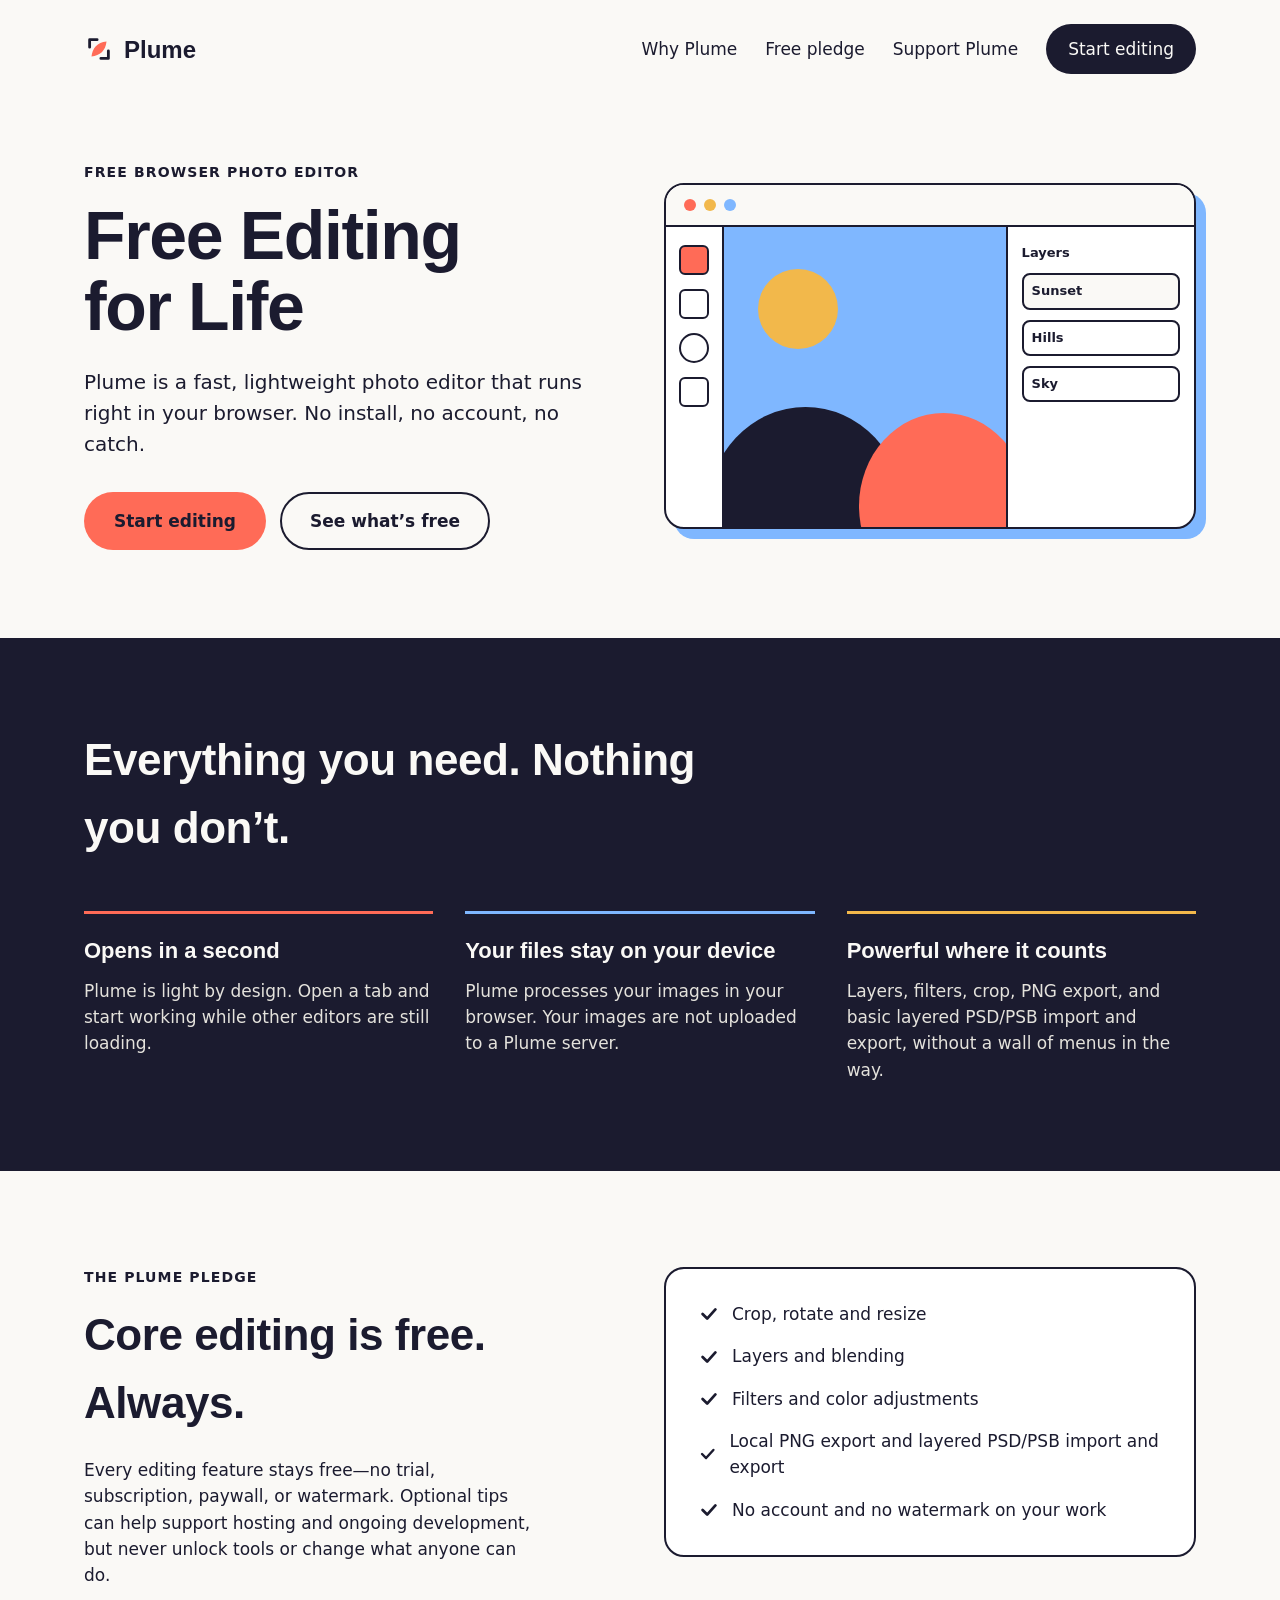
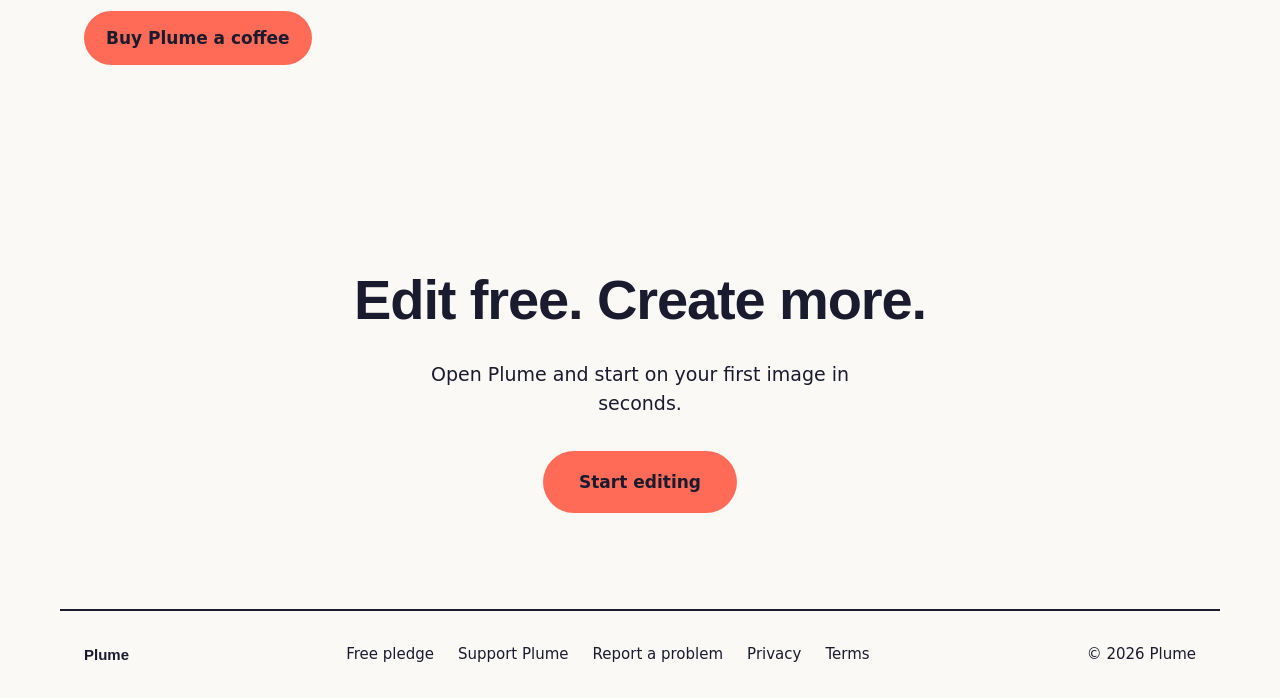
==== commit b48fdec6: "Update index.html Added Report a Bug" ====
--- a/index.html
+++ b/index.html
@@ -120,7 +120,7 @@
 
 <footer style="border-top:2px solid #1B1B2F;padding:32px 24px;display:flex;flex-wrap:wrap;justify-content:space-between;gap:16px;max-width:1160px;margin:0 auto;box-sizing:border-box;font-size:15px">
 <span style="font-family:'Sora',sans-serif;font-weight:700">Plume</span>
-<span style="display:flex;flex-wrap:wrap;gap:24px"><a href="#pledge">Free pledge</a><a href="#pledge">Support Plume</a><a href="#">Privacy</a><a href="#">Terms</a></span>
+<span style="display:flex;flex-wrap:wrap;gap:24px"><a href="#pledge">Free pledge</a><a href="#pledge">Support Plume</a><a href="./report.html">Report a problem</a><a href="./privacy.html">Privacy</a><a href="./terms.html">Terms</a></span>
 <span>© 2026 Plume</span>
 </footer>
 
